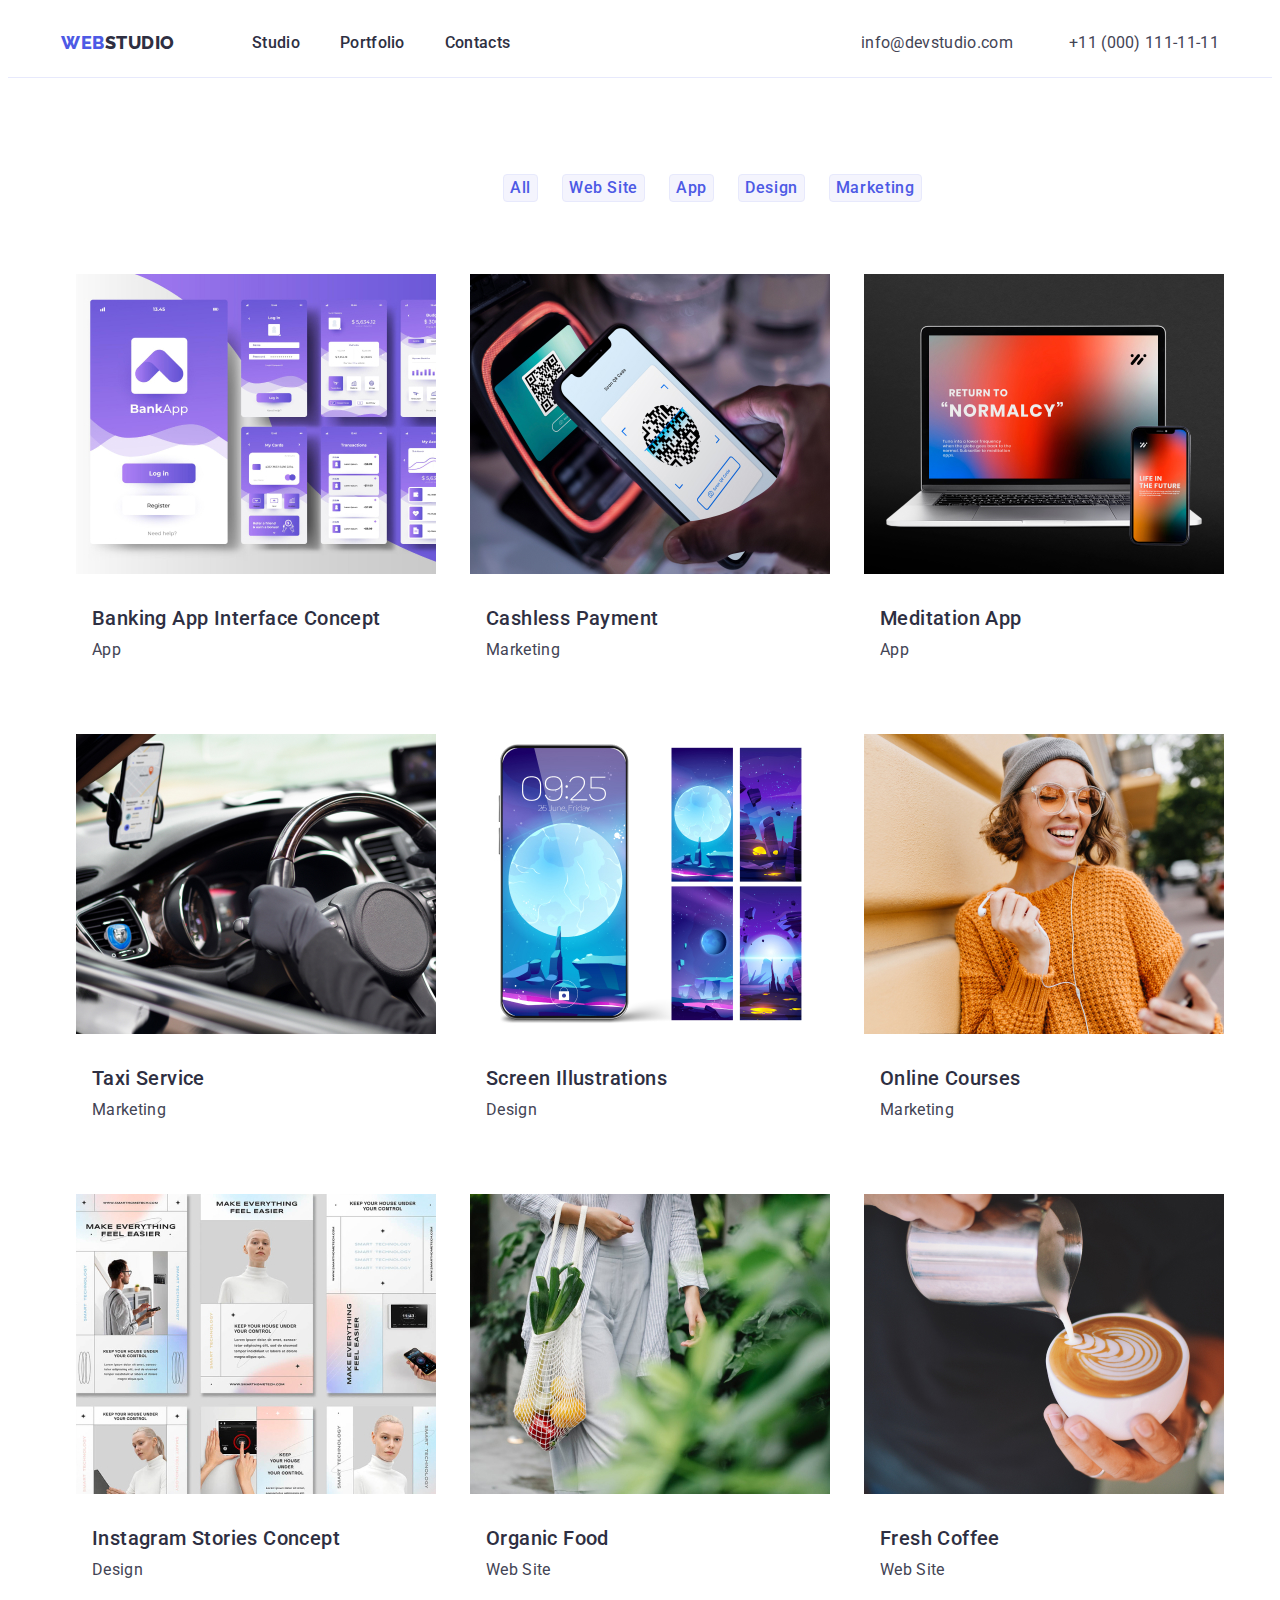
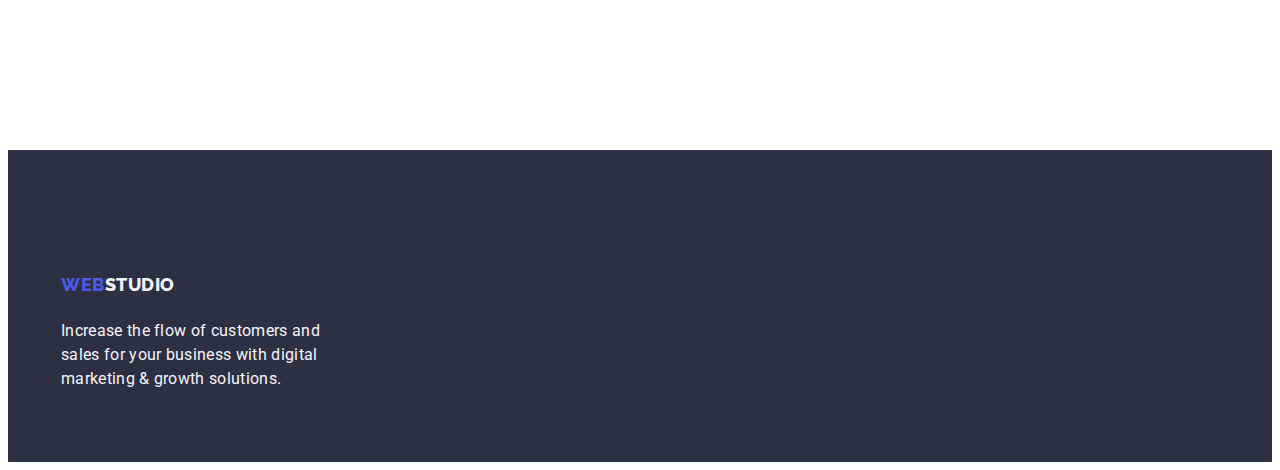
==== portfolio.html @ d0c4da9e "Update portfolio.html" ====
<!DOCTYPE html>
<html lang="en">
  <head>
    <meta charset="UTF-8" />
    <meta http-equiv="X-UA-Compatible" content="IE=edge" />
    <meta name="viewport" content="width=device-width, initial-scale=1.0" />
    <title>Document</title>
    <!-- Fonts styles -->
    <link rel="preconnect" href="https://fonts.googleapis.com" />
    <link rel="preconnect" href="https://fonts.gstatic.com" crossorigin />
    <link
      href="https://fonts.googleapis.com/css2?family=Montserrat:wght@400;700&family=Raleway:wght@800&family=Roboto:wght@400;500;700;900&display=swap"
      rel="stylesheet"
    />
    <!-- modern normalize -->
    <link
      rel="stylesheet"
      href="https://cdnjs.cloudflare.com/ajax/libs/modern-normalize/1.1.0/modern-normalize.min.css"
      integrity="sha512-wpPYUAdjBVSE4KJnH1VR1HeZfpl1ub8YT/NKx4PuQ5NmX2tKuGu6U/JRp5y+Y8XG2tV+wKQpNHVUX03MfMFn9Q=="
      crossorigin="anonymous"
      referrerpolicy="no-referrer"
    />
    <!-- Custom styles -->
    <link rel="stylesheet" href="./css/styles.css" />
  </head>
  <body class="body">
    <!-- header -->
    <header class="header">
      <div class="header-container container">
        <nav class="header-nav">
          <div class="header-logo">
            <a href="./index.html" class="logo list link"
              >Web<span class="logo-style">Studio</span>
            </a>
          </div>
          <div>
            <ul class="nav-list list">
              <li class="nav-list-map">
                <a class="link text-style-nav" href="./index.html">Studio</a>
              </li>
              <li class="nav-list-map">
                <a class="link text-style-nav" href="./portfolio.html"
                  >Portfolio</a
                >
              </li>
              <li class="nav-list-map">
                <a class="link text-style-nav" href="">Contacts</a>
              </li>
            </ul>
          </div>
        </nav>
        <address class="address">
          <div>
            <ul class="list header-contact">
              <li class="header-contact-map">
                <a class="link p-text-style" href="mailto:info@devstudio.com"
                  >info@devstudio.com</a
                >
              </li>
              <li class="header-contact-map">
                <a class="link p-text-style" href="tel:+110001111111"
                  >+11 (000) 111-11-11</a
                >
              </li>
            </ul>
          </div>
        </address>
      </div>
    </header>
    <!-- main -->
    <main>
      <!-- Our project -->
      <section class="container">
        <h1 hidden>hidden</h1>
        <div class="port-filter container">
          <ul class="list port-button-filter">
            <li><button class="port-btn" type="button">All</button></li>
            <li><button class="port-btn" type="button">Web Site</button></li>
            <li><button class="port-btn" type="button">App</button></li>
            <li><button class="port-btn" type="button">Design</button></li>
            <li><button class="port-btn" type="button">Marketing</button></li>
          </ul>
        </div>
        <div class="port-card container">
          <ul class="list card-set">
            <li class="card-set-item-p">
              <a href="" class="link">
                <img
                  src="./images/Portfolio/img.jpg"
                  alt="BankInterfaceApp"
                  width="360"
                  height="300"
                />
                <h2 class="style-header-port">Banking App Interface Concept</h2>
                <p class="p-text-style">App</p>
              </a>
            </li>
            <li class="card-set-item-p">
              <a class="link" href="">
                <img
                  src="./images/Portfolio/img1.jpg"
                  alt="Cashless Payment App"
                  width="360"
                  height="300"
                />
                <h2 class="style-header-port">Cashless Payment</h2>
                <p class="p-text-style">Marketing</p>
              </a>
            </li>
            <li class="card-set-item-p">
              <a class="link" href="">
                <img
                  src="./images/Portfolio/img2.jpg"
                  alt="Meditation App"
                  width="360"
                  height="300"
                />
                <h2 class="style-header-port">Meditation App</h2>
                <p class="p-text-style">App</p>
              </a>
            </li>
            <li class="card-set-item-p">
              <a class="link" href="">
                <img
                  src="./images/Portfolio/img3.jpg"
                  alt="Taxi Service"
                  width="360"
                  height="300"
                />
                <h2 class="style-header-port">Taxi Service</h2>
                <p class="p-text-style">Marketing</p>
              </a>
            </li>
            <li class="card-set-item-p">
              <a class="link" href="">
                <img
                  src="./images/Portfolio/img4.jpg"
                  alt="Screen Illustrations"
                  width="360"
                  height="300"
                />
                <h2 class="style-header-port">Screen Illustrations</h2>
                <p class="p-text-style">Design</p>
              </a>
            </li>
            <li class="card-set-item-p">
              <a class="link" href="">
                <img
                  src="./images/Portfolio/img5.jpg"
                  alt="Online Courses"
                  width="360"
                  height="300"
                />
                <h2 class="style-header-port">Online Courses</h2>
                <p class="p-text-style">Marketing</p>
              </a>
            </li>
            <li class="card-set-item-p">
              <a class="link" href="">
                <img
                  src="./images/Portfolio/img6.jpg"
                  alt="Instagram Stories Concept"
                  width="360"
                  height="300"
                />
                <h2 class="style-header-port">Instagram Stories Concept</h2>
                <p class="p-text-style">Design</p>
              </a>
            </li>
            <li class="card-set-item-p">
              <a class="link" href="">
                <img
                  src="./images/Portfolio/img7.jpg"
                  alt="Organic Food"
                  width="360"
                  height="300"
                />
                <h2 class="style-header-port">Organic Food</h2>
                <p class="p-text-style">Web Site</p>
              </a>
            </li>
            <li class="card-set-item-p">
              <a class="link" href="">
                <img
                  src="./images/Portfolio/img8.jpg"
                  alt="Fresh Coffee"
                  width="360"
                  height="300"
                />
                <h2 class="style-header-port">Fresh Coffee</h2>
                <p class="p-text-style">Web Site</p>
              </a>
            </li>
          </ul>
        </div>
      </section>
    </main>
    <!-- footer -->
    <footer class="footer">
      <div class="container">
        <div class="footer-logo-pos">
          <a class="logo list link" href="./index.html"
            >Web<span class="footer-logo">Studio</span>
          </a>
        </div>
        <p class="footer-p">
          Increase the flow of customers and sales for your business with
          digital marketing & growth solutions.
        </p>
      </div>
    </footer>
  </body>
</html>
---- css/styles.css ----
:root {
/* colors */
  --color-iris: #4d5ae5;
  --color-ocean: #404bbf;
  --color-navy-blue: #2e2f42;
  --color-green: #31d0aa;
  --color-list: #434455;
  --color-light-slate: #8e8f99;
  --color-cornflower: #e7e9fc;
  --color-cloud: #f4f4fd;
  --color-navy-blue-modal: #2e2f42;
  --color-grey: #2e2f42;
  --background-color: #ffffff;
  --color-dairy: #fcfcfc;
/* others */
  --indent: 24px;
  --items: 4;
  --items-p: 3;
}
.style-header-main {
 margin-left: auto;
margin-right: auto;
 padding-top: 188px;
  font-size: 56px;
  line-height: 1.07;
  letter-spacing: 0.02em;
  text-align: center;
  text-decoration: none;
  max-width: 496px;
}
.style-header-medium {
  padding-bottom: 72px;
  font-size: 36px;
  font-weight: 700;
  line-height: 1.11;
  letter-spacing: 0.02em;
  text-align: center;
  text-transform: capitalize;
  color: var(--color-grey);
}
.style-header-port {
  margin: 32px 0 8px 16px;
  font-size: 20px;
  font-weight: 500;
  line-height: 1.2;
  letter-spacing: 0.02em;
  text-transform: capitalize;
  color: var(--color-grey);
}
.style-header-small {
  margin-bottom: 8px;
  font-size: 20px;
  font-weight: 500;
  line-height: 1.2;
  letter-spacing: 0.02em;
  color: var(--color-grey);
}
.p-text-style {
  font-size: 16px;
  line-height: 1.5;
  letter-spacing: 0.02em;
  color: var(--color-list);
}
.card-text{
  margin-top: 32px;
  margin-bottom: 8px;
  text-align: center;
  margin-bottom: 8px;
  font-size: 20px;
  font-weight: 500;
  line-height: 1.2;
  letter-spacing: 0.02em;
  color: var(--color-grey);
}
.card-text-style{
  font-size: 16px;
  line-height: 1.5;
  letter-spacing: 0.02em;
  color: var(--color-list);
  text-align: center;
}
.card-style{
  box-shadow: 0px 1px 6px rgba(46, 47, 66, 0.08), 0px 1px 1px rgba(46, 47, 66, 0.16), 0px 2px 1px rgba(46, 47, 66, 0.08);
border-radius: 0px 0px 4px 4px;
}
.text-style-nav {
  font-size: 16px;
  font-weight: 500;
  line-height: 1.5;
  letter-spacing: 0.02em;
  color: var(--color-grey);
}
.hero-btn {
  display: block;
  min-width: 169px;
  height: 56px;
  margin-top: 48px;
  margin-left: auto;
  margin-right: auto;
  border-radius: 4px;
  color: var(--background-color);
  background-color: var(--color-iris);
  box-shadow: 0px 4px 4px rgba(0, 0, 0, 0.15);
  border: 0;
  font-family: "Roboto", sans-serif;
  font-weight: 500;
  font-size: 16px;
  line-height: 1.5;
  letter-spacing: 0.04em;
  cursor: pointer;
}
.hero-btn:hover,
.hero-btn:focus {
  background-color: var(--color-ocean);
}

.small-text {
  font-size: 12px;
  line-height: 1.2;
  letter-spacing: 0.04em;
}

.link-text {
  font-size: 12px;
  line-height: 1.3;
  letter-spacing: 0.04em;
  text-decoration: underline;
  text-transform: none;
}


/* card set */
.card-set{
display: flex;
flex-wrap: wrap;
gap: var(--indent);
}
.card-set-item{
flex-basis: calc((100% - var(--indent) * (var(--items) - 1)) / var(--items));
}
.card-set-item-p{
  padding-bottom: 48px;
flex-basis: calc((100% - var(--indent) * (var(--items-p) - 1)) / var(--items-p));
}
/* reset */
h1,h2,h3,h4,h5,h6,p {
  margin: 0;
}
img{
  display: block;
}
button{
  cursor: pointer;
}

.link {
  text-decoration: none;
  padding-top: 24px;
  padding-bottom: 24px;
}
.list {
  list-style: none;
  padding: 0;
  margin: 0;
}

.container{
  width: 1158px;
  padding: 0 15px;
  margin: auto;
}

/* header */
.header{
  border-bottom: 1px solid #E7E9FC;
}
.header-logo{
margin-right: 76px;
}
.header-nav{
  display: flex;
  align-items: center;
}
.header-container {
  display: flex;
  align-items: center;
}

.header-contact {
  display: flex;
  align-items: center;
  
}

.nav-list {
  display: flex;
  align-items: center;
}

.nav-list-map:not(:last-child){
  margin-right: 40px;
}


.logo {
  padding-top: 24px;
  padding-bottom: 24px;
  width: 115px;
  height: 21px;
  font-family: "Raleway", sans-serif;
  font-style: normal;
  font-weight: 800;
  font-size: 18px;
  line-height: 1.17;
  display: flex;
  align-items: center;
  letter-spacing: 0.03em;
  text-transform: uppercase;
  color: var(--color-iris);
}
.logo-style {
  width: 71px;
  height: 21px;
  font-size: 18px;
  line-height: 1.17;
  display: flex;
  align-items: center;
  letter-spacing: 0.03em;
  text-transform: uppercase;
  color: var(--color-navy-blue);
}
.footer-logo {
  width: 71px;
  height: 21px;
  font-size: 18px;
  line-height: 1.2;
  display: flex;
  align-items: center;
  letter-spacing: 0.03em;
  text-transform: uppercase;
  color: var(--color-cloud);
}
.footer-logo-pos{
padding-top: 100px;
}

.address {
  font-style: normal;
  margin-left: auto;
}
.header-contact-map:not(:last-child){
  margin-right: 40px;
}

/* body */

.body {
  font-family: "Roboto", sans-serif;
  color: var(--color-list);
  background-color: var(--background-color);
}

.link:hover,
.link:focus {
  color: var(--color-ocean);
}

.section{
  padding: 120px 0;
}
.second-section{
  padding-bottom: 120px;
}
.principles-section{
  display: flex;
}
.principles-section-list{
  width: 264px;
}
.principles-section-list:not(:last-child){
  margin-right: 24px;
}

.team-card {
  width: 264px;
  height: 380px;
  background-color: var(--background-color);
}

.our-team-section {
  background-color: var(--color-cloud);
padding-top: 120px;
  height: 732px;
}

/* hero */
.hero {
  background-color: var(--color-navy-blue);
  color: var(--background-color);
  font-size: 56px;
  line-height: 1.1;
  height: 600px;
  width: auto;
}
.hidden {
  position: absolute;
  width: 1px;
  height: 1px;
  margin: -1px;
  border: 0;
  padding: 0;
  white-space: nowrap;
  clip-path: inset(100%);
  clip: rect(0 0 0 0);
  overflow: hidden;
}

.footer-p {
  width: 264px;
  font-size: 16px;
  line-height: 1.5;
  letter-spacing: 0.02em;
  color: var(--color-cloud);
}
.footer {
  height: 312px;
  background-color: var(--color-navy-blue);
}

/************* portfolio ************/
.port-card{
  padding-bottom: 120px;
}
.port-filter{

}

.port-button-filter{
  padding-top: 96px;
  padding-bottom: 72px;
  padding-left: 427px;
  display: flex;
  gap: 24px;


}
.p-text-style {
  margin-left: 16px;
  font-size: 16px;
  line-height: 1.5;
  letter-spacing: 0.02em;
  color: var(--color-list);
}
.port-btn {
  color: var(--color-iris);
  background-color: var(--color-cloud);
  font-family: "Roboto", sans-serif;
  font-weight: 500;
  font-size: 16px;
  line-height: 1.5;
  letter-spacing: 0.04em;
  cursor: pointer;
  border: 1px solid #E7E9FC;
border-radius: 4px;
}
.port-btn:hover,
.port-btn:focus {
  color: var(--background-color);
  background-color: var(--color-ocean);
}
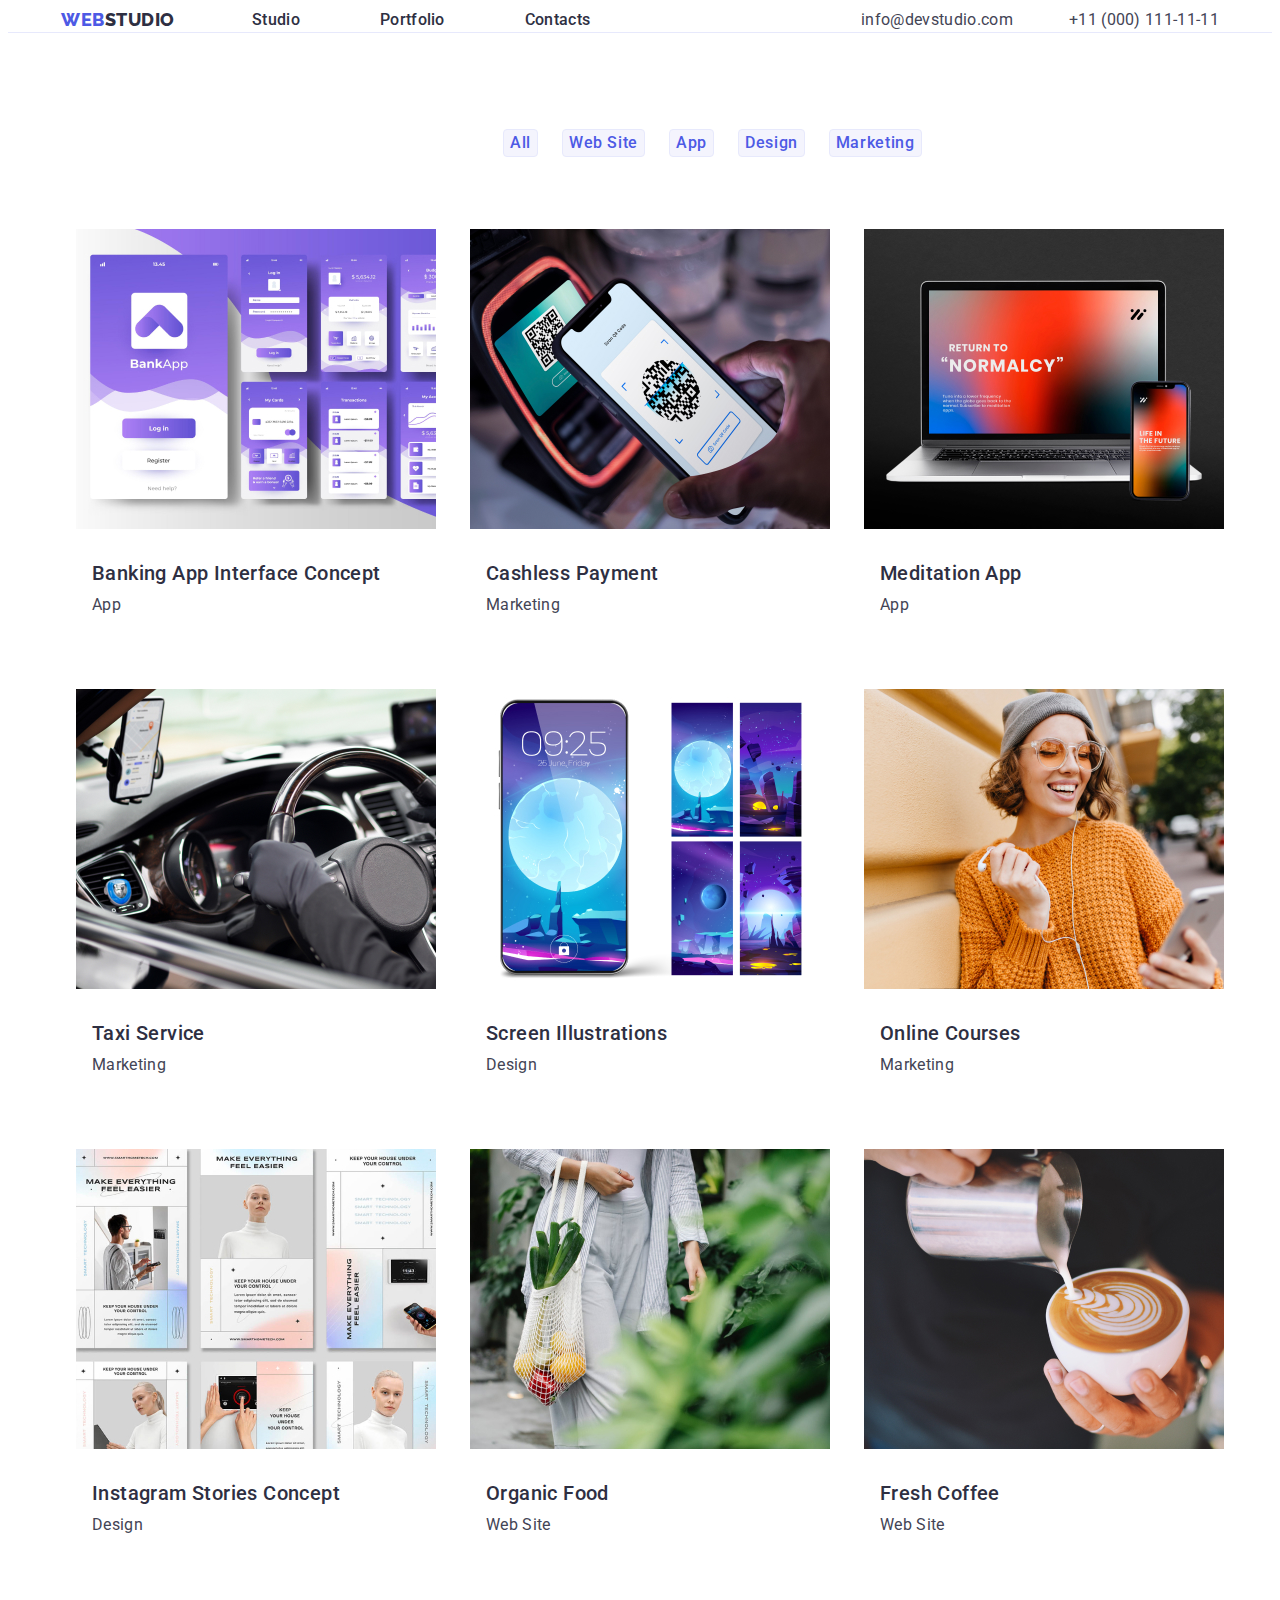
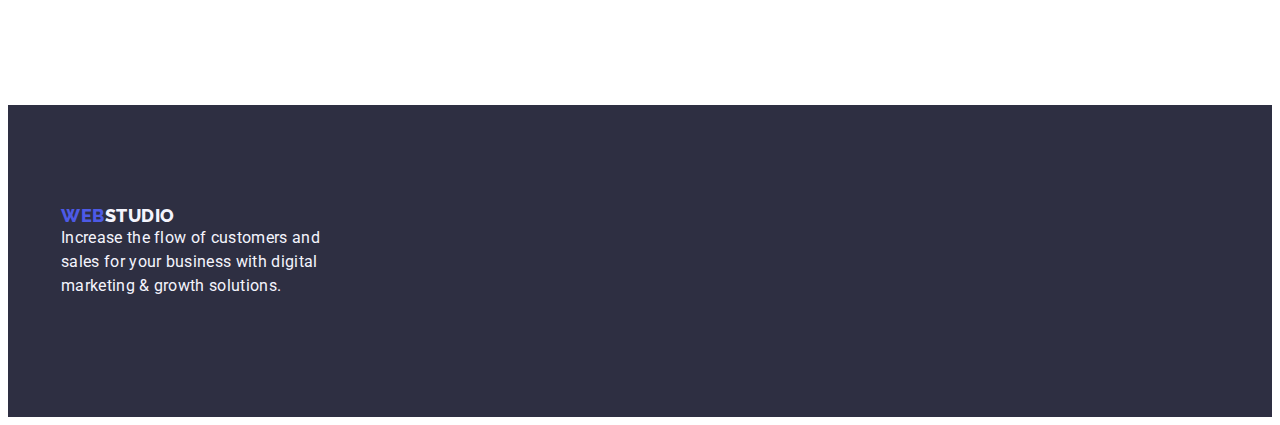
==== commit 549849bc: "18:30" ====
--- a/portfolio.html
+++ b/portfolio.html
@@ -28,42 +28,36 @@
     <header class="header">
       <div class="header-container container">
         <nav class="header-nav">
-          <div class="header-logo">
-            <a href="./index.html" class="logo list link"
-              >Web<span class="logo-style">Studio</span>
-            </a>
-          </div>
-          <div>
-            <ul class="nav-list list">
-              <li class="nav-list-map">
-                <a class="link text-style-nav" href="./index.html">Studio</a>
-              </li>
-              <li class="nav-list-map">
-                <a class="link text-style-nav" href="./portfolio.html"
-                  >Portfolio</a
-                >
-              </li>
-              <li class="nav-list-map">
-                <a class="link text-style-nav" href="">Contacts</a>
-              </li>
-            </ul>
-          </div>
+          <a href="./index.html" class="logo list link"
+            >Web<span class="logo-style">Studio</span>
+          </a>
+          <ul class="nav-list list">
+            <li class="nav-list-map">
+              <a class="link text-style-nav" href="./index.html">Studio</a>
+            </li>
+            <li class="nav-list-map">
+              <a class="link text-style-nav" href="./portfolio.html"
+                >Portfolio</a
+              >
+            </li>
+            <li class="nav-list-map">
+              <a class="link text-style-nav" href="">Contacts</a>
+            </li>
+          </ul>
         </nav>
         <address class="address">
-          <div>
-            <ul class="list header-contact">
-              <li class="header-contact-map">
-                <a class="link p-text-style" href="mailto:info@devstudio.com"
-                  >info@devstudio.com</a
-                >
-              </li>
-              <li class="header-contact-map">
-                <a class="link p-text-style" href="tel:+110001111111"
-                  >+11 (000) 111-11-11</a
-                >
-              </li>
-            </ul>
-          </div>
+          <ul class="list header-contact">
+            <li class="header-contact-map">
+              <a class="link p-text-style" href="mailto:info@devstudio.com"
+                >info@devstudio.com</a
+              >
+            </li>
+            <li class="header-contact-map">
+              <a class="link p-text-style" href="tel:+110001111111"
+                >+11 (000) 111-11-11</a
+              >
+            </li>
+          </ul>
         </address>
       </div>
     </header>
--- a/css/styles.css
+++ b/css/styles.css
@@ -1,5 +1,5 @@
 :root {
-/* colors */
+  /* colors */
   --color-iris: #4d5ae5;
   --color-ocean: #404bbf;
   --color-navy-blue: #2e2f42;
@@ -12,15 +12,15 @@
   --color-grey: #2e2f42;
   --background-color: #ffffff;
   --color-dairy: #fcfcfc;
-/* others */
+  /* others */
   --indent: 24px;
   --items: 4;
   --items-p: 3;
 }
 .style-header-main {
- margin-left: auto;
-margin-right: auto;
- padding-top: 188px;
+  margin-left: auto;
+  margin-right: auto;
+  padding-top: 188px;
   font-size: 56px;
   line-height: 1.07;
   letter-spacing: 0.02em;
@@ -61,7 +61,7 @@
   letter-spacing: 0.02em;
   color: var(--color-list);
 }
-.card-text{
+.card-text {
   margin-top: 32px;
   margin-bottom: 8px;
   text-align: center;
@@ -72,16 +72,17 @@
   letter-spacing: 0.02em;
   color: var(--color-grey);
 }
-.card-text-style{
+.card-text-style {
   font-size: 16px;
   line-height: 1.5;
   letter-spacing: 0.02em;
   color: var(--color-list);
   text-align: center;
 }
-.card-style{
-  box-shadow: 0px 1px 6px rgba(46, 47, 66, 0.08), 0px 1px 1px rgba(46, 47, 66, 0.16), 0px 2px 1px rgba(46, 47, 66, 0.08);
-border-radius: 0px 0px 4px 4px;
+.card-style {
+  box-shadow: 0px 1px 6px rgba(46, 47, 66, 0.08),
+    0px 1px 1px rgba(46, 47, 66, 0.16), 0px 2px 1px rgba(46, 47, 66, 0.08);
+  border-radius: 0px 0px 4px 4px;
 }
 .text-style-nav {
   font-size: 16px;
@@ -128,28 +129,35 @@
   text-transform: none;
 }
 
-
 /* card set */
-.card-set{
-display: flex;
-flex-wrap: wrap;
-gap: var(--indent);
-}
-.card-set-item{
-flex-basis: calc((100% - var(--indent) * (var(--items) - 1)) / var(--items));
-}
-.card-set-item-p{
+.card-set {
+  display: flex;
+  flex-wrap: wrap;
+  gap: var(--indent);
+}
+.card-set-item {
+  flex-basis: calc((100% - var(--indent) * (var(--items) - 1)) / var(--items));
+}
+.card-set-item-p {
   padding-bottom: 48px;
-flex-basis: calc((100% - var(--indent) * (var(--items-p) - 1)) / var(--items-p));
+  flex-basis: calc(
+    (100% - var(--indent) * (var(--items-p) - 1)) / var(--items-p)
+  );
 }
 /* reset */
-h1,h2,h3,h4,h5,h6,p {
+h1,
+h2,
+h3,
+h4,
+h5,
+h6,
+p {
   margin: 0;
 }
-img{
+img {
   display: block;
 }
-button{
+button {
   cursor: pointer;
 }
 
@@ -164,20 +172,20 @@
   margin: 0;
 }
 
-.container{
+.container {
   width: 1158px;
   padding: 0 15px;
   margin: auto;
 }
 
 /* header */
-.header{
-  border-bottom: 1px solid #E7E9FC;
-}
-.header-logo{
-margin-right: 76px;
-}
-.header-nav{
+.header {
+  border-bottom: 1px solid #e7e9fc;
+}
+.header-logo {
+  margin-right: 76px;
+}
+.header-nav {
   display: flex;
   align-items: center;
 }
@@ -187,24 +195,23 @@
 }
 
 .header-contact {
-  display: flex;
-  align-items: center;
-  
+  gap: 40px;
+  display: flex;
+  align-items: center;
 }
 
 .nav-list {
-  display: flex;
-  align-items: center;
-}
-
-.nav-list-map:not(:last-child){
+  gap: 40px;
+  display: flex;
+  align-items: center;
+}
+
+.nav-list-map:not(:last-child) {
   margin-right: 40px;
 }
 
-
 .logo {
-  padding-top: 24px;
-  padding-bottom: 24px;
+  margin-right: 76px;
   width: 115px;
   height: 21px;
   font-family: "Raleway", sans-serif;
@@ -240,17 +247,15 @@
   text-transform: uppercase;
   color: var(--color-cloud);
 }
-.footer-logo-pos{
-padding-top: 100px;
+.footer-logo-pos {
+  padding-top: 100px;
 }
 
 .address {
   font-style: normal;
   margin-left: auto;
 }
-.header-contact-map:not(:last-child){
-  margin-right: 40px;
-}
+
 
 /* body */
 
@@ -265,19 +270,19 @@
   color: var(--color-ocean);
 }
 
-.section{
+.section {
   padding: 120px 0;
 }
-.second-section{
+.second-section {
   padding-bottom: 120px;
 }
-.principles-section{
-  display: flex;
-}
-.principles-section-list{
+.principles-section {
+  display: flex;
+}
+.principles-section-list {
   width: 264px;
 }
-.principles-section-list:not(:last-child){
+.principles-section-list:not(:last-child) {
   margin-right: 24px;
 }
 
@@ -289,12 +294,13 @@
 
 .our-team-section {
   background-color: var(--color-cloud);
-padding-top: 120px;
+  padding-top: 120px;
   height: 732px;
 }
 
 /* hero */
 .hero {
+  padding: 188px 0;
   background-color: var(--color-navy-blue);
   color: var(--background-color);
   font-size: 56px;
@@ -328,21 +334,18 @@
 }
 
 /************* portfolio ************/
-.port-card{
+.port-card {
   padding-bottom: 120px;
 }
-.port-filter{
-
-}
-
-.port-button-filter{
+.port-filter {
+}
+
+.port-button-filter {
   padding-top: 96px;
   padding-bottom: 72px;
   padding-left: 427px;
   display: flex;
   gap: 24px;
-
-
 }
 .p-text-style {
   margin-left: 16px;
@@ -360,12 +363,11 @@
   line-height: 1.5;
   letter-spacing: 0.04em;
   cursor: pointer;
-  border: 1px solid #E7E9FC;
-border-radius: 4px;
+  border: 1px solid #e7e9fc;
+  border-radius: 4px;
 }
 .port-btn:hover,
 .port-btn:focus {
   color: var(--background-color);
   background-color: var(--color-ocean);
 }
-
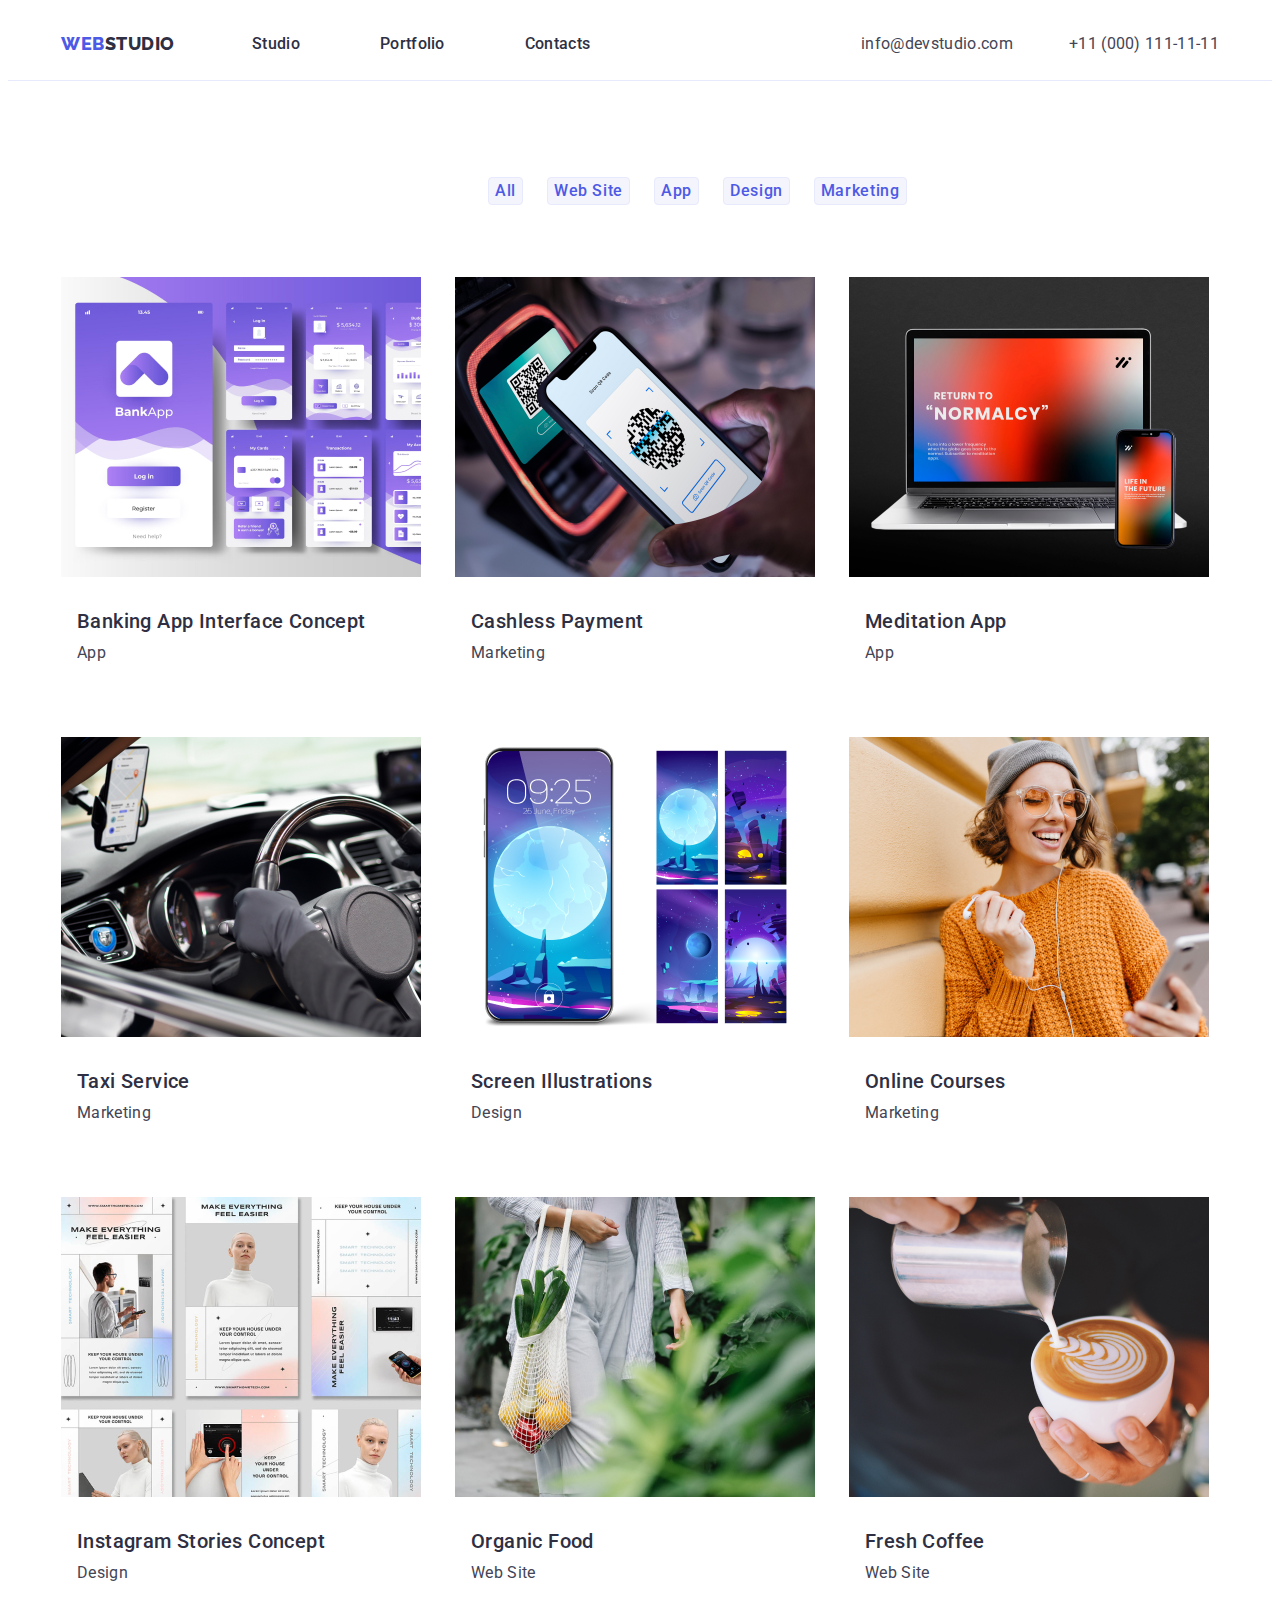
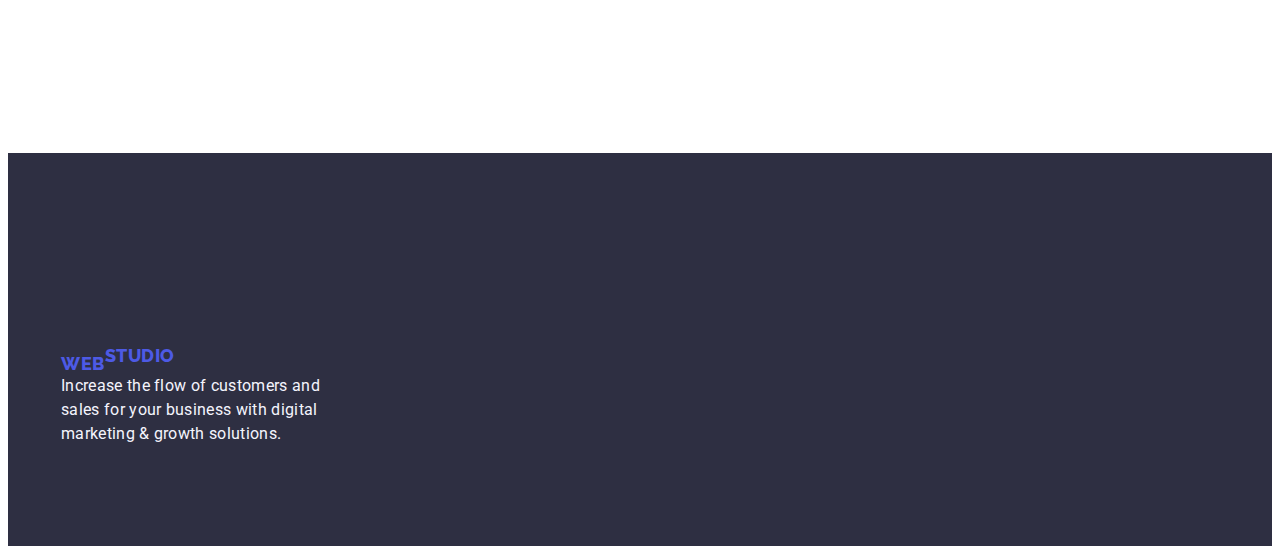
==== commit 4a2e167b: "22:36" ====
--- a/portfolio.html
+++ b/portfolio.html
@@ -64,7 +64,7 @@
     <!-- main -->
     <main>
       <!-- Our project -->
-      <section class="container">
+      <section class="port-container">
         <h1 hidden>hidden</h1>
         <div class="port-filter container">
           <ul class="list port-button-filter">
--- a/css/styles.css
+++ b/css/styles.css
@@ -20,7 +20,6 @@
 .style-header-main {
   margin-left: auto;
   margin-right: auto;
-  padding-top: 188px;
   font-size: 56px;
   line-height: 1.07;
   letter-spacing: 0.02em;
@@ -29,7 +28,7 @@
   max-width: 496px;
 }
 .style-header-medium {
-  padding-bottom: 72px;
+  margin-bottom: 72px;
   font-size: 36px;
   font-weight: 700;
   line-height: 1.11;
@@ -61,6 +60,13 @@
   letter-spacing: 0.02em;
   color: var(--color-list);
 }
+.descr-container {
+  padding-top: 32px;
+  padding-bottom: 32px;
+  padding-left: 16px;
+  padding-right: 16px;
+}
+
 .card-text {
   margin-top: 32px;
   margin-bottom: 8px;
@@ -201,6 +207,7 @@
 }
 
 .nav-list {
+  padding: 24px 0 24px 0;
   gap: 40px;
   display: flex;
   align-items: center;
@@ -237,6 +244,22 @@
   color: var(--color-navy-blue);
 }
 .footer-logo {
+  display: inline-block;
+  margin-bottom: 16px;
+  margin-right: 76px;
+  width: 115px;
+  height: 21px;
+  font-family: "Raleway", sans-serif;
+  font-style: normal;
+  font-weight: 800;
+  font-size: 18px;
+  line-height: 1.17;
+  align-items: center;
+  letter-spacing: 0.03em;
+  text-transform: uppercase;
+  color: var(--color-iris);
+}
+.footer-logo-part {
   width: 71px;
   height: 21px;
   font-size: 18px;
@@ -255,7 +278,6 @@
   font-style: normal;
   margin-left: auto;
 }
-
 
 /* body */
 
@@ -273,7 +295,7 @@
 .section {
   padding: 120px 0;
 }
-.second-section {
+.section-pad-bot {
   padding-bottom: 120px;
 }
 .principles-section {
@@ -294,8 +316,6 @@
 
 .our-team-section {
   background-color: var(--color-cloud);
-  padding-top: 120px;
-  height: 732px;
 }
 
 /* hero */
@@ -329,16 +349,19 @@
   color: var(--color-cloud);
 }
 .footer {
-  height: 312px;
+  padding-top: 100px;
+  padding-bottom: 100px;
   background-color: var(--color-navy-blue);
 }
 
 /************* portfolio ************/
+
 .port-card {
   padding-bottom: 120px;
 }
 .port-filter {
 }
+
 
 .port-button-filter {
   padding-top: 96px;
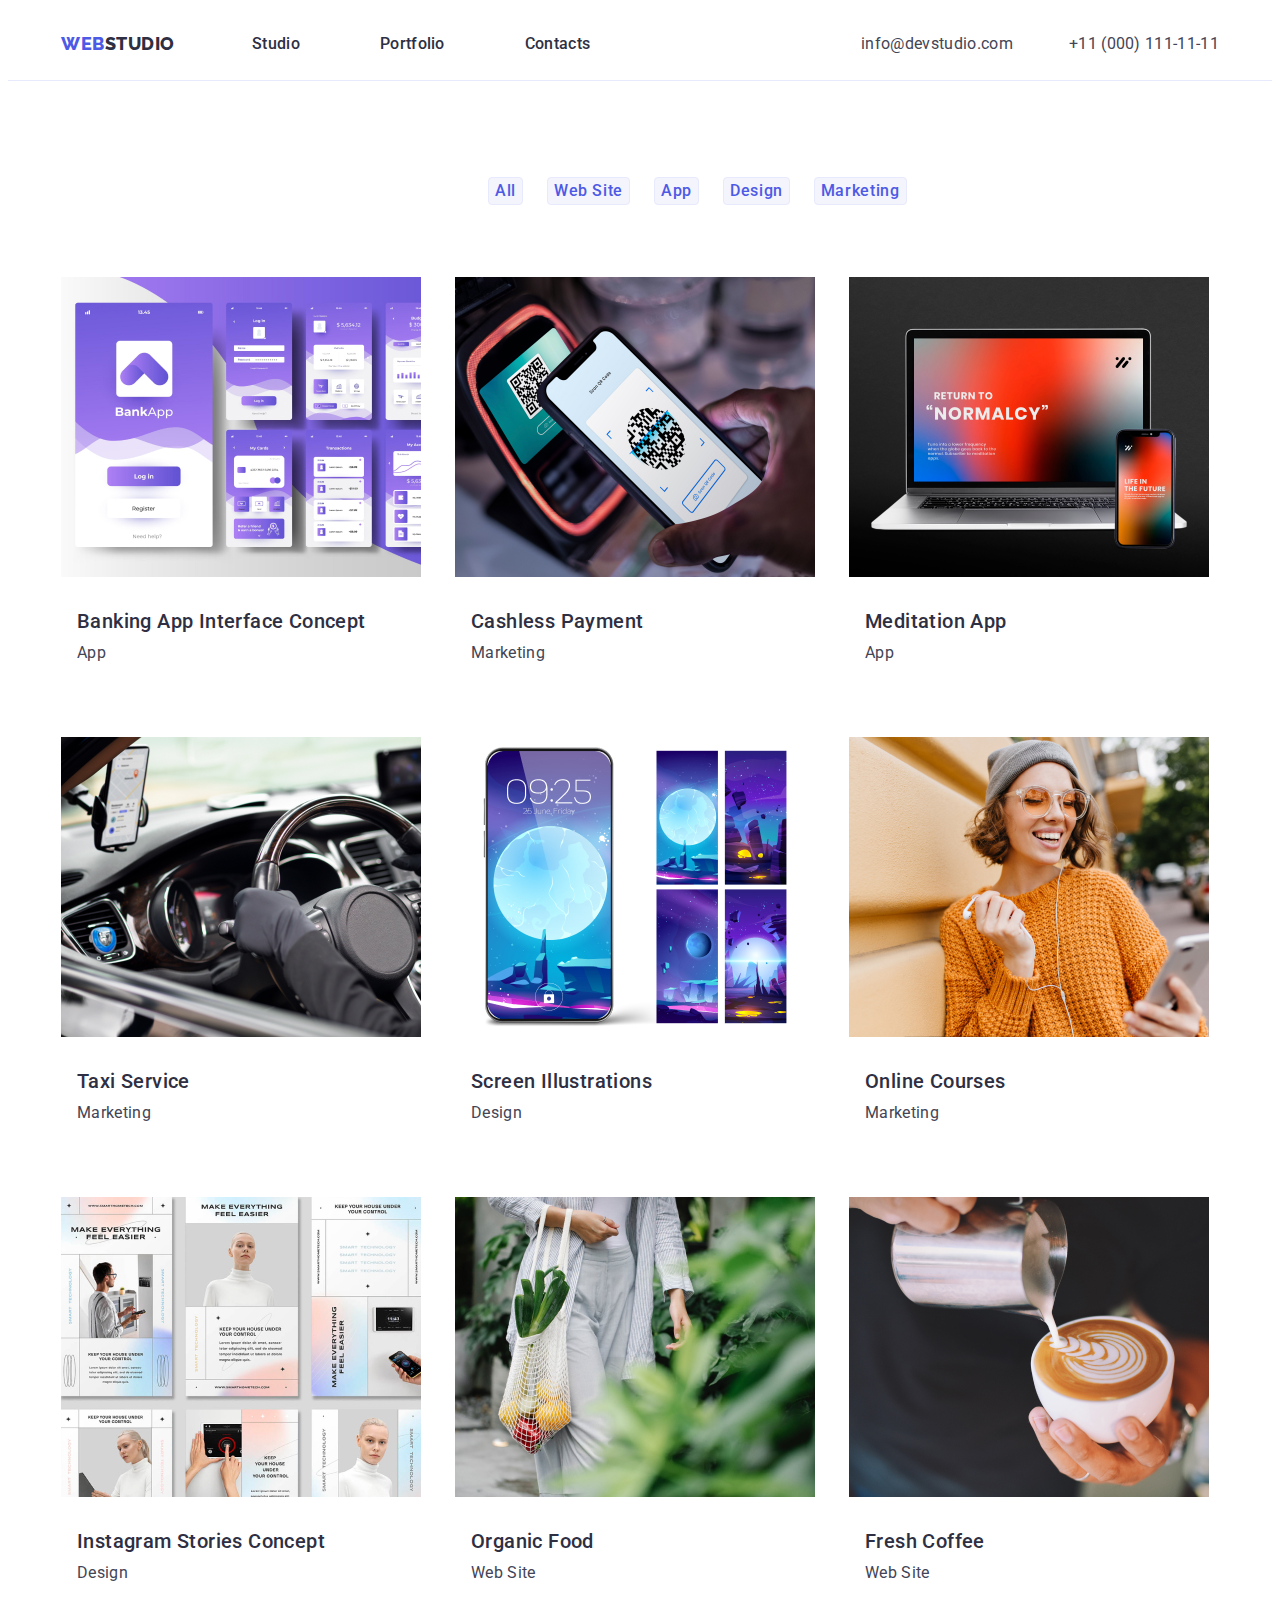
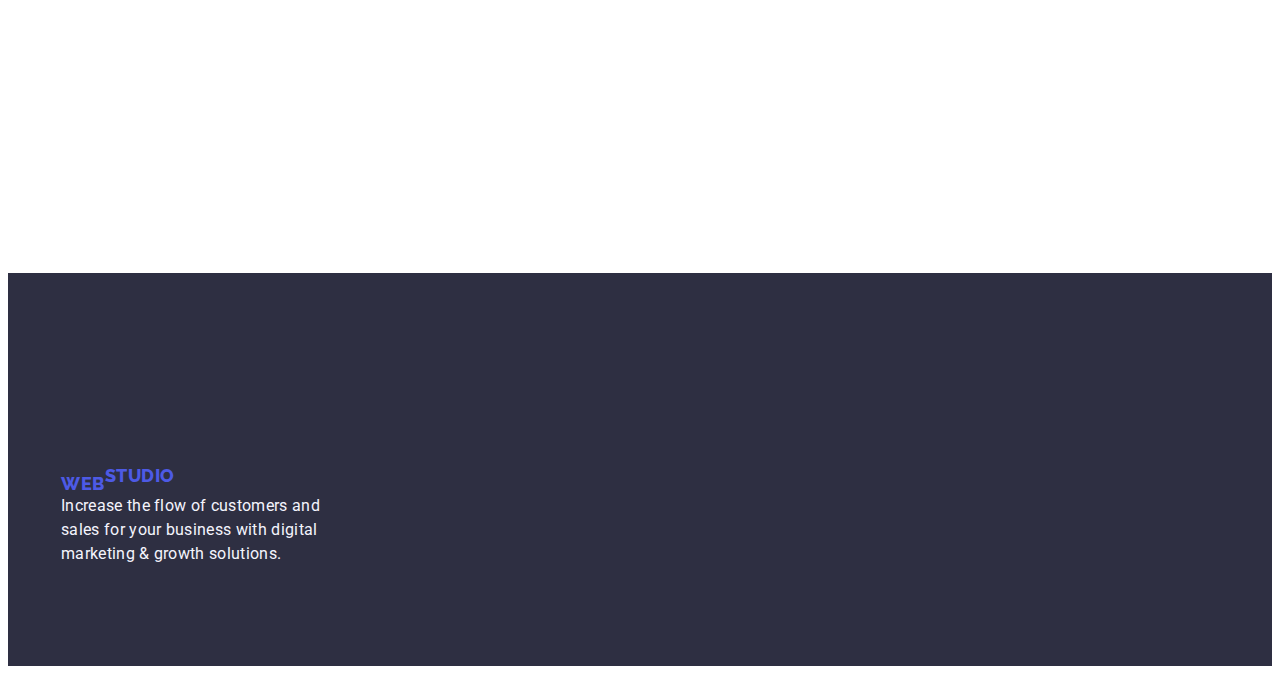
==== commit ebaf431a: "22:42" ====
--- a/portfolio.html
+++ b/portfolio.html
@@ -65,8 +65,8 @@
     <main>
       <!-- Our project -->
       <section class="port-container">
-        <h1 hidden>hidden</h1>
         <div class="port-filter container">
+          <h1 hidden>hidden</h1>
           <ul class="list port-button-filter">
             <li><button class="port-btn" type="button">All</button></li>
             <li><button class="port-btn" type="button">Web Site</button></li>
--- a/css/styles.css
+++ b/css/styles.css
@@ -361,10 +361,12 @@
 }
 .port-filter {
 }
-
+.port-container{
+  padding-top: 96px;
+   padding-bottom: 120px;
+}
 
 .port-button-filter {
-  padding-top: 96px;
   padding-bottom: 72px;
   padding-left: 427px;
   display: flex;
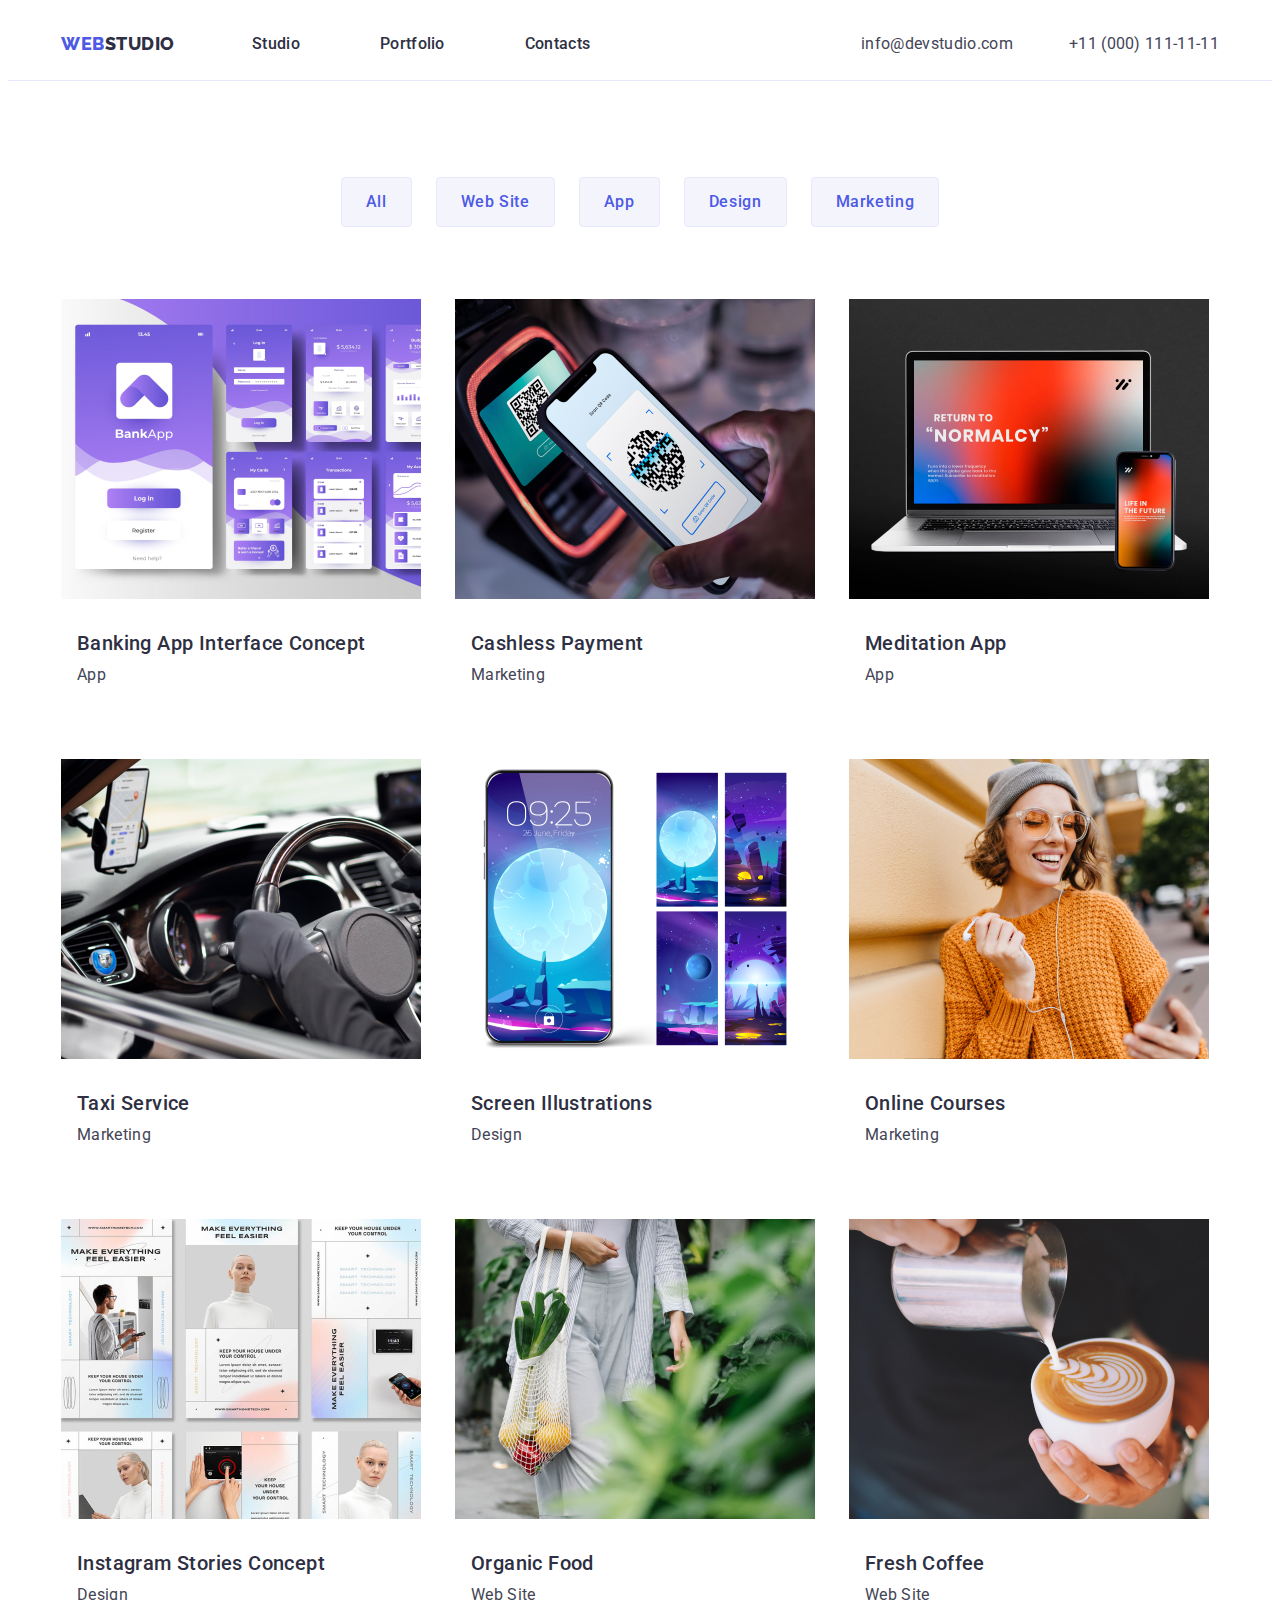
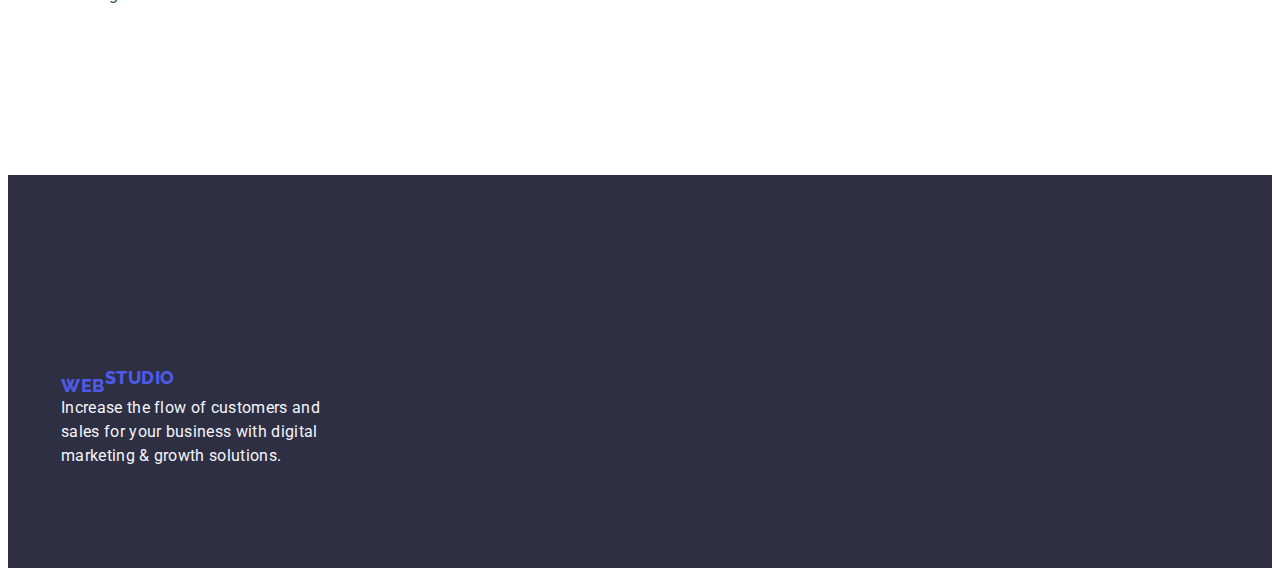
==== commit bb49337d: "13:05" ====
--- a/portfolio.html
+++ b/portfolio.html
@@ -65,127 +65,126 @@
     <main>
       <!-- Our project -->
       <section class="port-container">
-        <div class="port-filter container">
-          <h1 hidden>hidden</h1>
-          <ul class="list port-button-filter">
-            <li><button class="port-btn" type="button">All</button></li>
-            <li><button class="port-btn" type="button">Web Site</button></li>
-            <li><button class="port-btn" type="button">App</button></li>
-            <li><button class="port-btn" type="button">Design</button></li>
-            <li><button class="port-btn" type="button">Marketing</button></li>
-          </ul>
-        </div>
-        <div class="port-card container">
-          <ul class="list card-set">
-            <li class="card-set-item-p">
-              <a href="" class="link">
-                <img
-                  src="./images/Portfolio/img.jpg"
-                  alt="BankInterfaceApp"
-                  width="360"
-                  height="300"
-                />
-                <h2 class="style-header-port">Banking App Interface Concept</h2>
-                <p class="p-text-style">App</p>
-              </a>
-            </li>
-            <li class="card-set-item-p">
-              <a class="link" href="">
-                <img
-                  src="./images/Portfolio/img1.jpg"
-                  alt="Cashless Payment App"
-                  width="360"
-                  height="300"
-                />
-                <h2 class="style-header-port">Cashless Payment</h2>
-                <p class="p-text-style">Marketing</p>
-              </a>
-            </li>
-            <li class="card-set-item-p">
-              <a class="link" href="">
-                <img
-                  src="./images/Portfolio/img2.jpg"
-                  alt="Meditation App"
-                  width="360"
-                  height="300"
-                />
-                <h2 class="style-header-port">Meditation App</h2>
-                <p class="p-text-style">App</p>
-              </a>
-            </li>
-            <li class="card-set-item-p">
-              <a class="link" href="">
-                <img
-                  src="./images/Portfolio/img3.jpg"
-                  alt="Taxi Service"
-                  width="360"
-                  height="300"
-                />
-                <h2 class="style-header-port">Taxi Service</h2>
-                <p class="p-text-style">Marketing</p>
-              </a>
-            </li>
-            <li class="card-set-item-p">
-              <a class="link" href="">
-                <img
-                  src="./images/Portfolio/img4.jpg"
-                  alt="Screen Illustrations"
-                  width="360"
-                  height="300"
-                />
-                <h2 class="style-header-port">Screen Illustrations</h2>
-                <p class="p-text-style">Design</p>
-              </a>
-            </li>
-            <li class="card-set-item-p">
-              <a class="link" href="">
-                <img
-                  src="./images/Portfolio/img5.jpg"
-                  alt="Online Courses"
-                  width="360"
-                  height="300"
-                />
-                <h2 class="style-header-port">Online Courses</h2>
-                <p class="p-text-style">Marketing</p>
-              </a>
-            </li>
-            <li class="card-set-item-p">
-              <a class="link" href="">
-                <img
-                  src="./images/Portfolio/img6.jpg"
-                  alt="Instagram Stories Concept"
-                  width="360"
-                  height="300"
-                />
-                <h2 class="style-header-port">Instagram Stories Concept</h2>
-                <p class="p-text-style">Design</p>
-              </a>
-            </li>
-            <li class="card-set-item-p">
-              <a class="link" href="">
-                <img
-                  src="./images/Portfolio/img7.jpg"
-                  alt="Organic Food"
-                  width="360"
-                  height="300"
-                />
-                <h2 class="style-header-port">Organic Food</h2>
-                <p class="p-text-style">Web Site</p>
-              </a>
-            </li>
-            <li class="card-set-item-p">
-              <a class="link" href="">
-                <img
-                  src="./images/Portfolio/img8.jpg"
-                  alt="Fresh Coffee"
-                  width="360"
-                  height="300"
-                />
-                <h2 class="style-header-port">Fresh Coffee</h2>
-                <p class="p-text-style">Web Site</p>
-              </a>
-            </li>
-          </ul>
+        <div class="container"> 
+            <h1 hidden>hidden</h1>
+            <ul class="list port-button-filter">
+              <li><button class="port-btn" type="button">All</button></li>
+              <li><button class="port-btn" type="button">Web Site</button></li>
+              <li><button class="port-btn" type="button">App</button></li>
+              <li><button class="port-btn" type="button">Design</button></li>
+              <li><button class="port-btn" type="button">Marketing</button></li>
+            </ul>
+            <ul class="list card-set">
+              <li class="card-set-item-p">
+                <a href="" class="link">
+                  <img
+                    src="./images/Portfolio/img.jpg"
+                    alt="BankInterfaceApp"
+                    width="360"
+                    height="300"
+                  />
+                  <h2 class="style-header-port">Banking App Interface Concept</h2>
+                  <p class="p-text-style">App</p>
+                </a>
+              </li>
+              <li class="card-set-item-p">
+                <a class="link" href="">
+                  <img
+                    src="./images/Portfolio/img1.jpg"
+                    alt="Cashless Payment App"
+                    width="360"
+                    height="300"
+                  />
+                  <h2 class="style-header-port">Cashless Payment</h2>
+                  <p class="p-text-style">Marketing</p>
+                </a>
+              </li>
+              <li class="card-set-item-p">
+                <a class="link" href="">
+                  <img
+                    src="./images/Portfolio/img2.jpg"
+                    alt="Meditation App"
+                    width="360"
+                    height="300"
+                  />
+                  <h2 class="style-header-port">Meditation App</h2>
+                  <p class="p-text-style">App</p>
+                </a>
+              </li>
+              <li class="card-set-item-p">
+                <a class="link" href="">
+                  <img
+                    src="./images/Portfolio/img3.jpg"
+                    alt="Taxi Service"
+                    width="360"
+                    height="300"
+                  />
+                  <h2 class="style-header-port">Taxi Service</h2>
+                  <p class="p-text-style">Marketing</p>
+                </a>
+              </li>
+              <li class="card-set-item-p">
+                <a class="link" href="">
+                  <img
+                    src="./images/Portfolio/img4.jpg"
+                    alt="Screen Illustrations"
+                    width="360"
+                    height="300"
+                  />
+                  <h2 class="style-header-port">Screen Illustrations</h2>
+                  <p class="p-text-style">Design</p>
+                </a>
+              </li>
+              <li class="card-set-item-p">
+                <a class="link" href="">
+                  <img
+                    src="./images/Portfolio/img5.jpg"
+                    alt="Online Courses"
+                    width="360"
+                    height="300"
+                  />
+                  <h2 class="style-header-port">Online Courses</h2>
+                  <p class="p-text-style">Marketing</p>
+                </a>
+              </li>
+              <li class="card-set-item-p">
+                <a class="link" href="">
+                  <img
+                    src="./images/Portfolio/img6.jpg"
+                    alt="Instagram Stories Concept"
+                    width="360"
+                    height="300"
+                  />
+                  <h2 class="style-header-port">Instagram Stories Concept</h2>
+                  <p class="p-text-style">Design</p>
+                </a>
+              </li>
+              <li class="card-set-item-p">
+                <a class="link" href="">
+                  <img
+                    src="./images/Portfolio/img7.jpg"
+                    alt="Organic Food"
+                    width="360"
+                    height="300"
+                  />
+                  <h2 class="style-header-port">Organic Food</h2>
+                  <p class="p-text-style">Web Site</p>
+                </a>
+              </li>
+              <li class="card-set-item-p">
+                <a class="link" href="">
+                  <img
+                    src="./images/Portfolio/img8.jpg"
+                    alt="Fresh Coffee"
+                    width="360"
+                    height="300"
+                  />
+                  <h2 class="style-header-port">Fresh Coffee</h2>
+                  <p class="p-text-style">Web Site</p>
+                </a>
+              </li>
+            </ul>
+          
         </div>
       </section>
     </main>
--- a/css/styles.css
+++ b/css/styles.css
@@ -356,9 +356,6 @@
 
 /************* portfolio ************/
 
-.port-card {
-  padding-bottom: 120px;
-}
 .port-filter {
 }
 .port-container{
@@ -367,9 +364,9 @@
 }
 
 .port-button-filter {
-  padding-bottom: 72px;
-  padding-left: 427px;
-  display: flex;
+  margin-bottom: 72px;
+  display: flex;
+  justify-content: center;
   gap: 24px;
 }
 .p-text-style {
@@ -380,6 +377,7 @@
   color: var(--color-list);
 }
 .port-btn {
+  padding: 12px 24px;
   color: var(--color-iris);
   background-color: var(--color-cloud);
   font-family: "Roboto", sans-serif;
@@ -395,4 +393,5 @@
 .port-btn:focus {
   color: var(--background-color);
   background-color: var(--color-ocean);
-}
+  border: 1px solid transparent;
+}
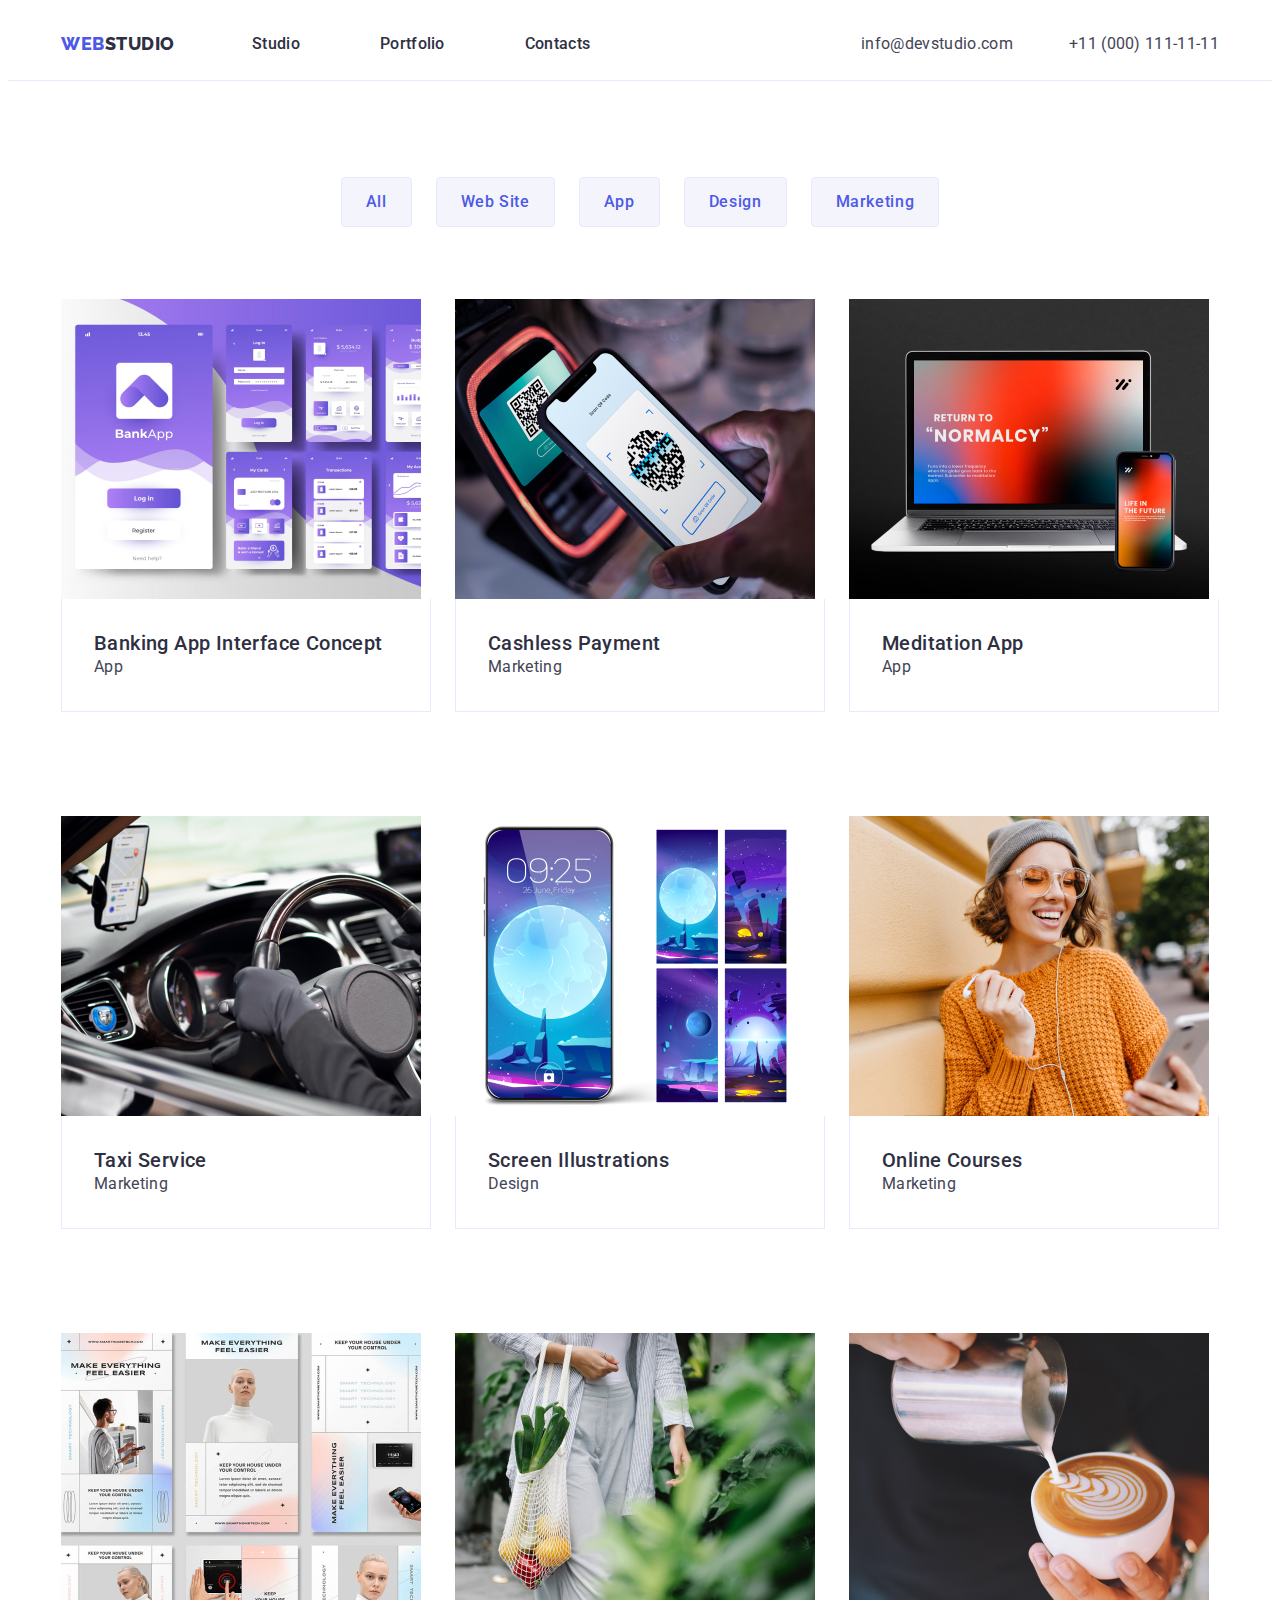
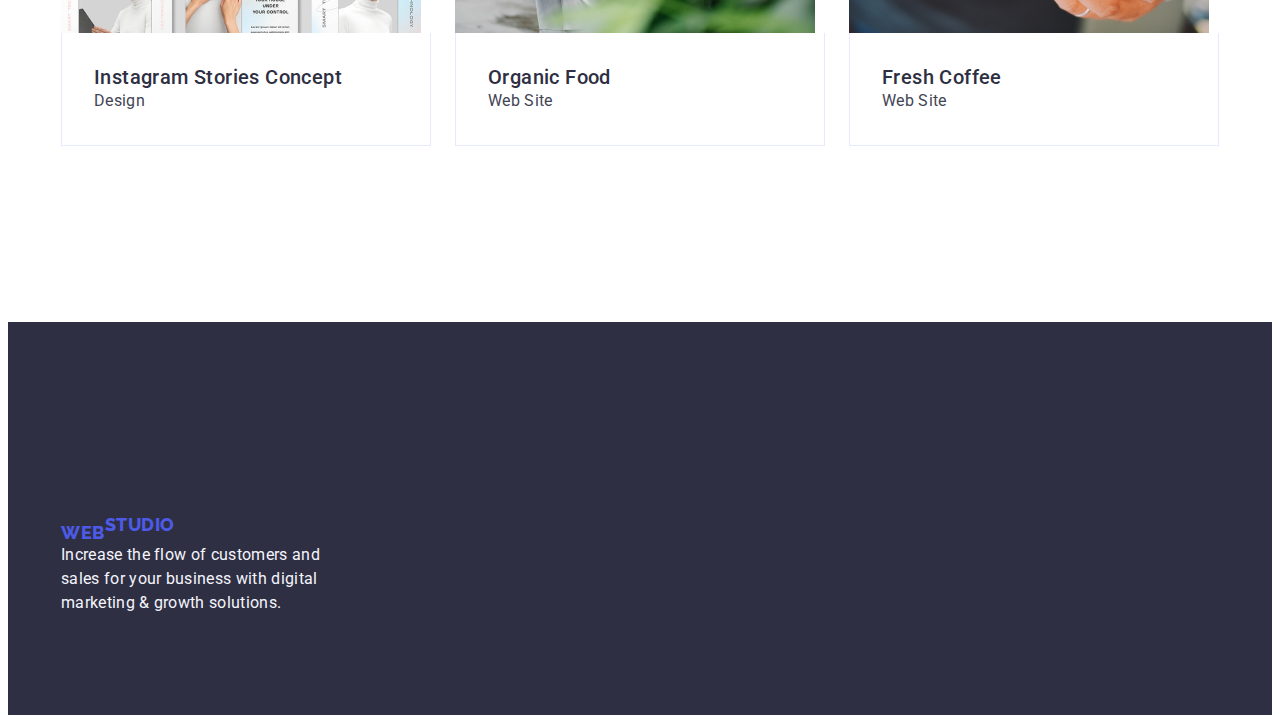
==== commit c332f98e: "13:18" ====
--- a/portfolio.html
+++ b/portfolio.html
@@ -83,8 +83,10 @@
                     width="360"
                     height="300"
                   />
-                  <h2 class="style-header-port">Banking App Interface Concept</h2>
-                  <p class="p-text-style">App</p>
+                  <div class="port-item-text">
+                    <h2 class="style-header-port">Banking App Interface Concept</h2>
+                    <p class="p-text-style">App</p>
+                  </div>
                 </a>
               </li>
               <li class="card-set-item-p">
@@ -95,8 +97,10 @@
                     width="360"
                     height="300"
                   />
-                  <h2 class="style-header-port">Cashless Payment</h2>
-                  <p class="p-text-style">Marketing</p>
+                  <div class="port-item-text">
+                    <h2 class="style-header-port">Cashless Payment</h2>
+                    <p class="p-text-style">Marketing</p>
+                  </div>
                 </a>
               </li>
               <li class="card-set-item-p">
@@ -107,8 +111,10 @@
                     width="360"
                     height="300"
                   />
-                  <h2 class="style-header-port">Meditation App</h2>
-                  <p class="p-text-style">App</p>
+                  <div class="port-item-text">
+                    <h2 class="style-header-port">Meditation App</h2>
+                    <p class="p-text-style">App</p>
+                  </div>
                 </a>
               </li>
               <li class="card-set-item-p">
@@ -119,8 +125,10 @@
                     width="360"
                     height="300"
                   />
-                  <h2 class="style-header-port">Taxi Service</h2>
-                  <p class="p-text-style">Marketing</p>
+                  <div class="port-item-text">
+                    <h2 class="style-header-port">Taxi Service</h2>
+                    <p class="p-text-style">Marketing</p>
+                  </div>
                 </a>
               </li>
               <li class="card-set-item-p">
@@ -131,8 +139,10 @@
                     width="360"
                     height="300"
                   />
-                  <h2 class="style-header-port">Screen Illustrations</h2>
-                  <p class="p-text-style">Design</p>
+                  <div class="port-item-text">
+                    <h2 class="style-header-port">Screen Illustrations</h2>
+                    <p class="p-text-style">Design</p>
+                  </div>
                 </a>
               </li>
               <li class="card-set-item-p">
@@ -143,8 +153,10 @@
                     width="360"
                     height="300"
                   />
-                  <h2 class="style-header-port">Online Courses</h2>
-                  <p class="p-text-style">Marketing</p>
+                  <div class="port-item-text">
+                    <h2 class="style-header-port">Online Courses</h2>
+                    <p class="p-text-style">Marketing</p>
+                  </div>
                 </a>
               </li>
               <li class="card-set-item-p">
@@ -155,8 +167,10 @@
                     width="360"
                     height="300"
                   />
-                  <h2 class="style-header-port">Instagram Stories Concept</h2>
-                  <p class="p-text-style">Design</p>
+                  <div class="port-item-text">
+                    <h2 class="style-header-port">Instagram Stories Concept</h2>
+                    <p class="p-text-style">Design</p>
+                  </div>
                 </a>
               </li>
               <li class="card-set-item-p">
@@ -167,8 +181,10 @@
                     width="360"
                     height="300"
                   />
-                  <h2 class="style-header-port">Organic Food</h2>
-                  <p class="p-text-style">Web Site</p>
+                  <div class="port-item-text">
+                    <h2 class="style-header-port">Organic Food</h2>
+                    <p class="p-text-style">Web Site</p>
+                  </div>
                 </a>
               </li>
               <li class="card-set-item-p">
@@ -179,8 +195,10 @@
                     width="360"
                     height="300"
                   />
-                  <h2 class="style-header-port">Fresh Coffee</h2>
-                  <p class="p-text-style">Web Site</p>
+                  <div class="port-item-text">
+                    <h2 class="style-header-port">Fresh Coffee</h2>
+                    <p class="p-text-style">Web Site</p>
+                  </div>
                 </a>
               </li>
             </ul>
--- a/css/styles.css
+++ b/css/styles.css
@@ -38,7 +38,7 @@
   color: var(--color-grey);
 }
 .style-header-port {
-  margin: 32px 0 8px 16px;
+  padding-left: 16px;
   font-size: 20px;
   font-weight: 500;
   line-height: 1.2;
@@ -140,6 +140,7 @@
   display: flex;
   flex-wrap: wrap;
   gap: var(--indent);
+  row-gap: 48px;
 }
 .card-set-item {
   flex-basis: calc((100% - var(--indent) * (var(--items) - 1)) / var(--items));
@@ -395,3 +396,9 @@
   background-color: var(--color-ocean);
   border: 1px solid transparent;
 }
+.port-item-text{
+  padding: 32px 16px;
+  border: 1px solid var(--color-cornflower);
+border-top: none;
+margin-bottom: 8px;
+}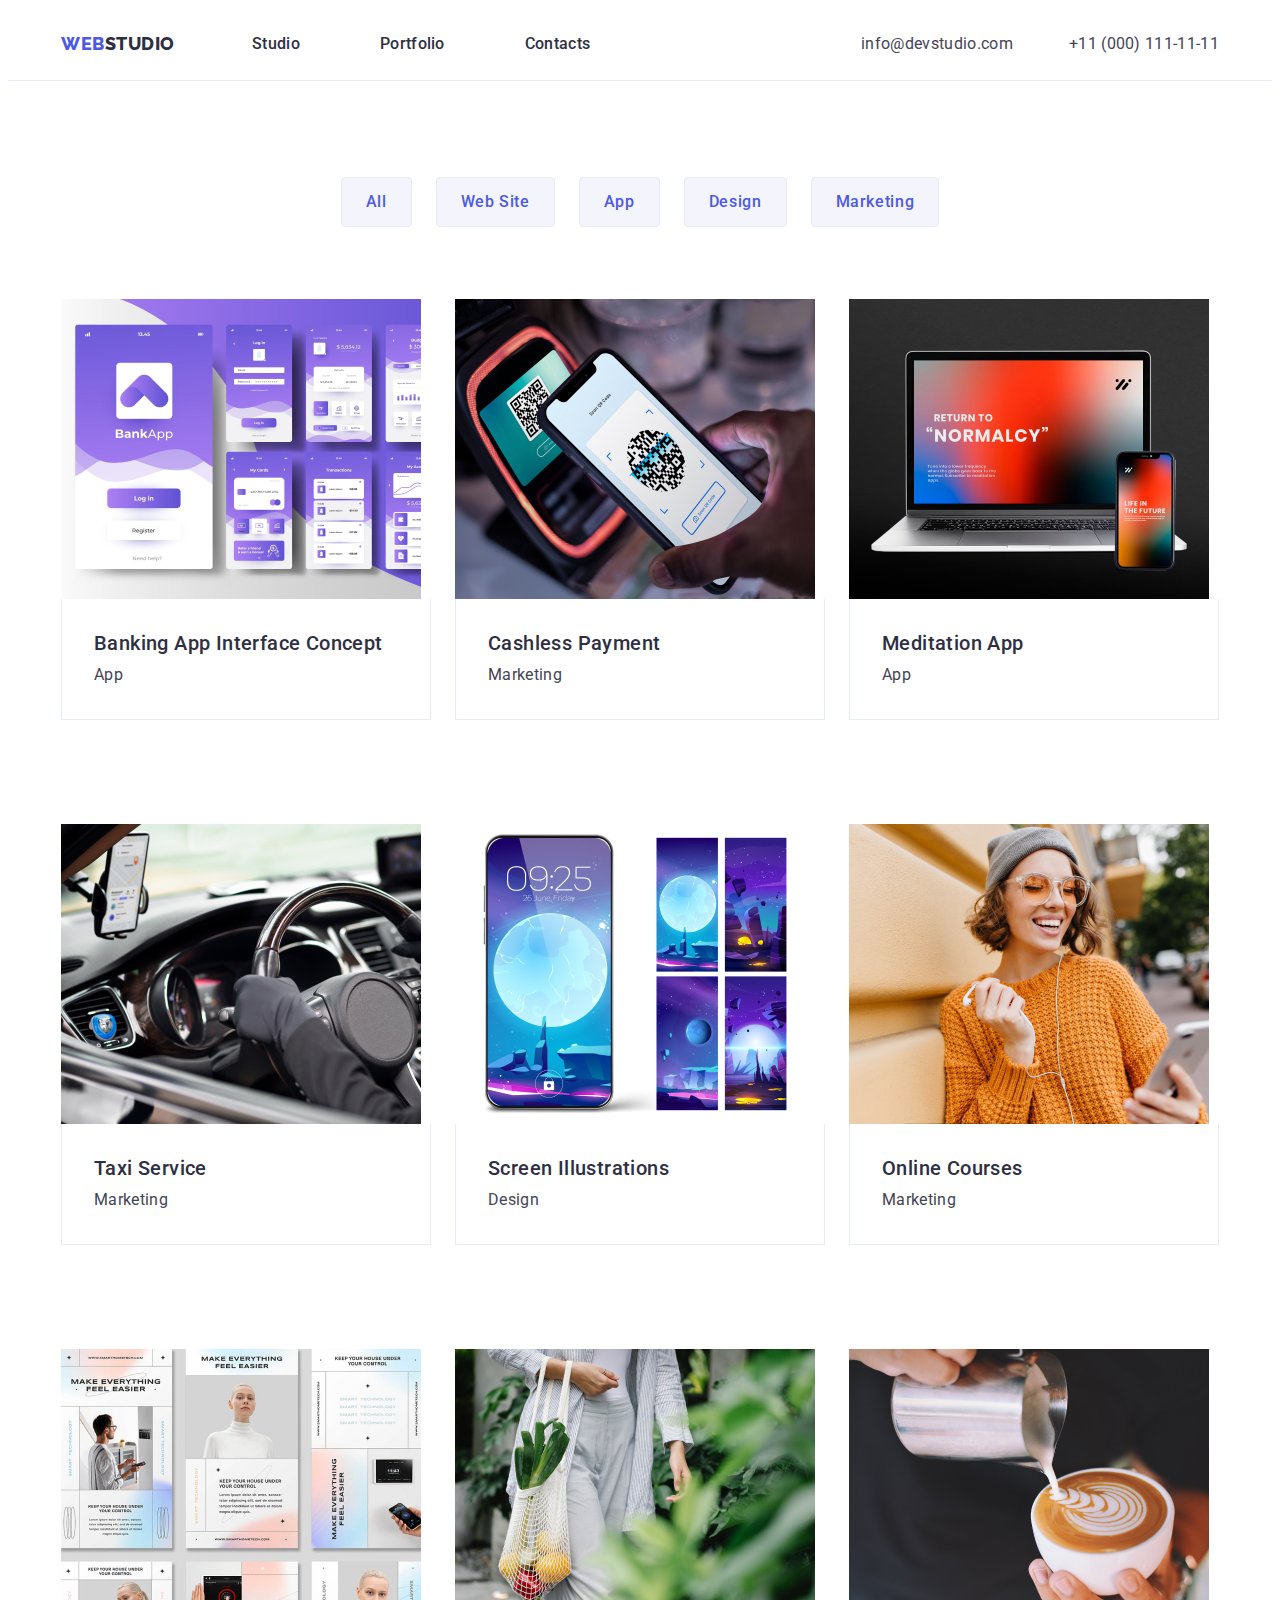
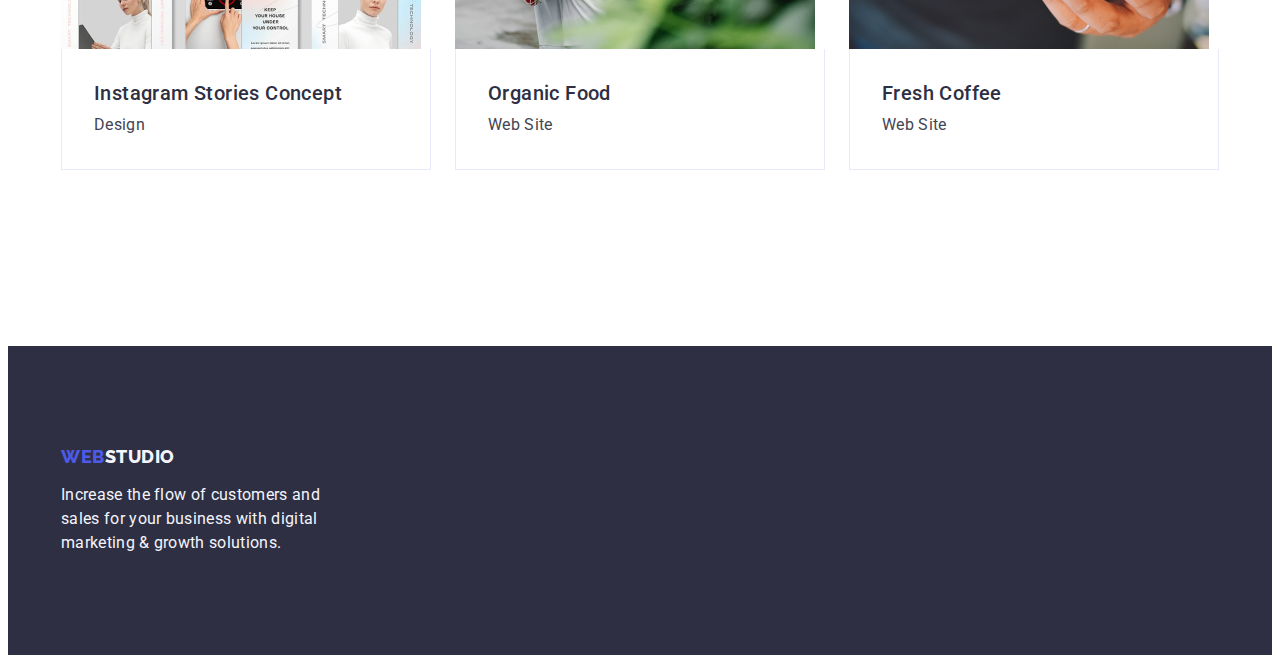
==== commit f1fd20eb: "13:30" ====
--- a/portfolio.html
+++ b/portfolio.html
@@ -65,155 +65,154 @@
     <main>
       <!-- Our project -->
       <section class="port-container">
-        <div class="container"> 
-            <h1 hidden>hidden</h1>
-            <ul class="list port-button-filter">
-              <li><button class="port-btn" type="button">All</button></li>
-              <li><button class="port-btn" type="button">Web Site</button></li>
-              <li><button class="port-btn" type="button">App</button></li>
-              <li><button class="port-btn" type="button">Design</button></li>
-              <li><button class="port-btn" type="button">Marketing</button></li>
-            </ul>
-            <ul class="list card-set">
-              <li class="card-set-item-p">
-                <a href="" class="link">
-                  <img
-                    src="./images/Portfolio/img.jpg"
-                    alt="BankInterfaceApp"
-                    width="360"
-                    height="300"
-                  />
-                  <div class="port-item-text">
-                    <h2 class="style-header-port">Banking App Interface Concept</h2>
-                    <p class="p-text-style">App</p>
-                  </div>
-                </a>
-              </li>
-              <li class="card-set-item-p">
-                <a class="link" href="">
-                  <img
-                    src="./images/Portfolio/img1.jpg"
-                    alt="Cashless Payment App"
-                    width="360"
-                    height="300"
-                  />
-                  <div class="port-item-text">
-                    <h2 class="style-header-port">Cashless Payment</h2>
-                    <p class="p-text-style">Marketing</p>
-                  </div>
-                </a>
-              </li>
-              <li class="card-set-item-p">
-                <a class="link" href="">
-                  <img
-                    src="./images/Portfolio/img2.jpg"
-                    alt="Meditation App"
-                    width="360"
-                    height="300"
-                  />
-                  <div class="port-item-text">
-                    <h2 class="style-header-port">Meditation App</h2>
-                    <p class="p-text-style">App</p>
-                  </div>
-                </a>
-              </li>
-              <li class="card-set-item-p">
-                <a class="link" href="">
-                  <img
-                    src="./images/Portfolio/img3.jpg"
-                    alt="Taxi Service"
-                    width="360"
-                    height="300"
-                  />
-                  <div class="port-item-text">
-                    <h2 class="style-header-port">Taxi Service</h2>
-                    <p class="p-text-style">Marketing</p>
-                  </div>
-                </a>
-              </li>
-              <li class="card-set-item-p">
-                <a class="link" href="">
-                  <img
-                    src="./images/Portfolio/img4.jpg"
-                    alt="Screen Illustrations"
-                    width="360"
-                    height="300"
-                  />
-                  <div class="port-item-text">
-                    <h2 class="style-header-port">Screen Illustrations</h2>
-                    <p class="p-text-style">Design</p>
-                  </div>
-                </a>
-              </li>
-              <li class="card-set-item-p">
-                <a class="link" href="">
-                  <img
-                    src="./images/Portfolio/img5.jpg"
-                    alt="Online Courses"
-                    width="360"
-                    height="300"
-                  />
-                  <div class="port-item-text">
-                    <h2 class="style-header-port">Online Courses</h2>
-                    <p class="p-text-style">Marketing</p>
-                  </div>
-                </a>
-              </li>
-              <li class="card-set-item-p">
-                <a class="link" href="">
-                  <img
-                    src="./images/Portfolio/img6.jpg"
-                    alt="Instagram Stories Concept"
-                    width="360"
-                    height="300"
-                  />
-                  <div class="port-item-text">
-                    <h2 class="style-header-port">Instagram Stories Concept</h2>
-                    <p class="p-text-style">Design</p>
-                  </div>
-                </a>
-              </li>
-              <li class="card-set-item-p">
-                <a class="link" href="">
-                  <img
-                    src="./images/Portfolio/img7.jpg"
-                    alt="Organic Food"
-                    width="360"
-                    height="300"
-                  />
-                  <div class="port-item-text">
-                    <h2 class="style-header-port">Organic Food</h2>
-                    <p class="p-text-style">Web Site</p>
-                  </div>
-                </a>
-              </li>
-              <li class="card-set-item-p">
-                <a class="link" href="">
-                  <img
-                    src="./images/Portfolio/img8.jpg"
-                    alt="Fresh Coffee"
-                    width="360"
-                    height="300"
-                  />
-                  <div class="port-item-text">
-                    <h2 class="style-header-port">Fresh Coffee</h2>
-                    <p class="p-text-style">Web Site</p>
-                  </div>
-                </a>
-              </li>
-            </ul>
-          
+        <div class="container">
+          <h1 hidden>hidden</h1>
+          <ul class="list port-button-filter">
+            <li><button class="port-btn" type="button">All</button></li>
+            <li><button class="port-btn" type="button">Web Site</button></li>
+            <li><button class="port-btn" type="button">App</button></li>
+            <li><button class="port-btn" type="button">Design</button></li>
+            <li><button class="port-btn" type="button">Marketing</button></li>
+          </ul>
+          <ul class="list card-set">
+            <li class="card-set-item-p">
+              <a href="" class="link">
+                <img
+                  src="./images/Portfolio/img.jpg"
+                  alt="BankInterfaceApp"
+                  width="360"
+                  height="300"
+                />
+                <div class="port-item-text">
+                  <h2 class="style-header-port">
+                    Banking App Interface Concept
+                  </h2>
+                  <p class="p-text-style">App</p>
+                </div>
+              </a>
+            </li>
+            <li class="card-set-item-p">
+              <a class="link" href="">
+                <img
+                  src="./images/Portfolio/img1.jpg"
+                  alt="Cashless Payment App"
+                  width="360"
+                  height="300"
+                />
+                <div class="port-item-text">
+                  <h2 class="style-header-port">Cashless Payment</h2>
+                  <p class="p-text-style">Marketing</p>
+                </div>
+              </a>
+            </li>
+            <li class="card-set-item-p">
+              <a class="link" href="">
+                <img
+                  src="./images/Portfolio/img2.jpg"
+                  alt="Meditation App"
+                  width="360"
+                  height="300"
+                />
+                <div class="port-item-text">
+                  <h2 class="style-header-port">Meditation App</h2>
+                  <p class="p-text-style">App</p>
+                </div>
+              </a>
+            </li>
+            <li class="card-set-item-p">
+              <a class="link" href="">
+                <img
+                  src="./images/Portfolio/img3.jpg"
+                  alt="Taxi Service"
+                  width="360"
+                  height="300"
+                />
+                <div class="port-item-text">
+                  <h2 class="style-header-port">Taxi Service</h2>
+                  <p class="p-text-style">Marketing</p>
+                </div>
+              </a>
+            </li>
+            <li class="card-set-item-p">
+              <a class="link" href="">
+                <img
+                  src="./images/Portfolio/img4.jpg"
+                  alt="Screen Illustrations"
+                  width="360"
+                  height="300"
+                />
+                <div class="port-item-text">
+                  <h2 class="style-header-port">Screen Illustrations</h2>
+                  <p class="p-text-style">Design</p>
+                </div>
+              </a>
+            </li>
+            <li class="card-set-item-p">
+              <a class="link" href="">
+                <img
+                  src="./images/Portfolio/img5.jpg"
+                  alt="Online Courses"
+                  width="360"
+                  height="300"
+                />
+                <div class="port-item-text">
+                  <h2 class="style-header-port">Online Courses</h2>
+                  <p class="p-text-style">Marketing</p>
+                </div>
+              </a>
+            </li>
+            <li class="card-set-item-p">
+              <a class="link" href="">
+                <img
+                  src="./images/Portfolio/img6.jpg"
+                  alt="Instagram Stories Concept"
+                  width="360"
+                  height="300"
+                />
+                <div class="port-item-text">
+                  <h2 class="style-header-port">Instagram Stories Concept</h2>
+                  <p class="p-text-style">Design</p>
+                </div>
+              </a>
+            </li>
+            <li class="card-set-item-p">
+              <a class="link" href="">
+                <img
+                  src="./images/Portfolio/img7.jpg"
+                  alt="Organic Food"
+                  width="360"
+                  height="300"
+                />
+                <div class="port-item-text">
+                  <h2 class="style-header-port">Organic Food</h2>
+                  <p class="p-text-style">Web Site</p>
+                </div>
+              </a>
+            </li>
+            <li class="card-set-item-p">
+              <a class="link" href="">
+                <img
+                  src="./images/Portfolio/img8.jpg"
+                  alt="Fresh Coffee"
+                  width="360"
+                  height="300"
+                />
+                <div class="port-item-text">
+                  <h2 class="style-header-port">Fresh Coffee</h2>
+                  <p class="p-text-style">Web Site</p>
+                </div>
+              </a>
+            </li>
+          </ul>
         </div>
       </section>
     </main>
     <!-- footer -->
     <footer class="footer">
       <div class="container">
-        <div class="footer-logo-pos">
-          <a class="logo list link" href="./index.html"
-            >Web<span class="footer-logo">Studio</span>
-          </a>
-        </div>
+        <a href="./index.html" class="footer-logo list link"
+          >Web<span class="footer-logo-part">Studio</span>
+        </a>
         <p class="footer-p">
           Increase the flow of customers and sales for your business with
           digital marketing & growth solutions.
--- a/css/styles.css
+++ b/css/styles.css
@@ -38,7 +38,8 @@
   color: var(--color-grey);
 }
 .style-header-port {
-  padding-left: 16px;
+  margin-left: 16px;
+  margin-bottom: 8px;
   font-size: 20px;
   font-weight: 500;
   line-height: 1.2;
@@ -47,6 +48,7 @@
   color: var(--color-grey);
 }
 .style-header-small {
+  margin-left: 16px;
   margin-bottom: 8px;
   font-size: 20px;
   font-weight: 500;
@@ -55,9 +57,11 @@
   color: var(--color-grey);
 }
 .p-text-style {
-  font-size: 16px;
-  line-height: 1.5;
-  letter-spacing: 0.02em;
+  width: 264px;
+  font-size: 16px;
+  line-height: 1.5;
+  letter-spacing: 0.02em;
+  text-align: left;
   color: var(--color-list);
 }
 .descr-container {
@@ -68,7 +72,6 @@
 }
 
 .card-text {
-  margin-top: 32px;
   margin-bottom: 8px;
   text-align: center;
   margin-bottom: 8px;
@@ -265,7 +268,6 @@
   height: 21px;
   font-size: 18px;
   line-height: 1.2;
-  display: flex;
   align-items: center;
   letter-spacing: 0.03em;
   text-transform: uppercase;
@@ -359,9 +361,9 @@
 
 .port-filter {
 }
-.port-container{
+.port-container {
   padding-top: 96px;
-   padding-bottom: 120px;
+  padding-bottom: 120px;
 }
 
 .port-button-filter {
@@ -396,9 +398,9 @@
   background-color: var(--color-ocean);
   border: 1px solid transparent;
 }
-.port-item-text{
+.port-item-text {
   padding: 32px 16px;
   border: 1px solid var(--color-cornflower);
-border-top: none;
-margin-bottom: 8px;
-}+  border-top: none;
+  margin-bottom: 8px;
+}
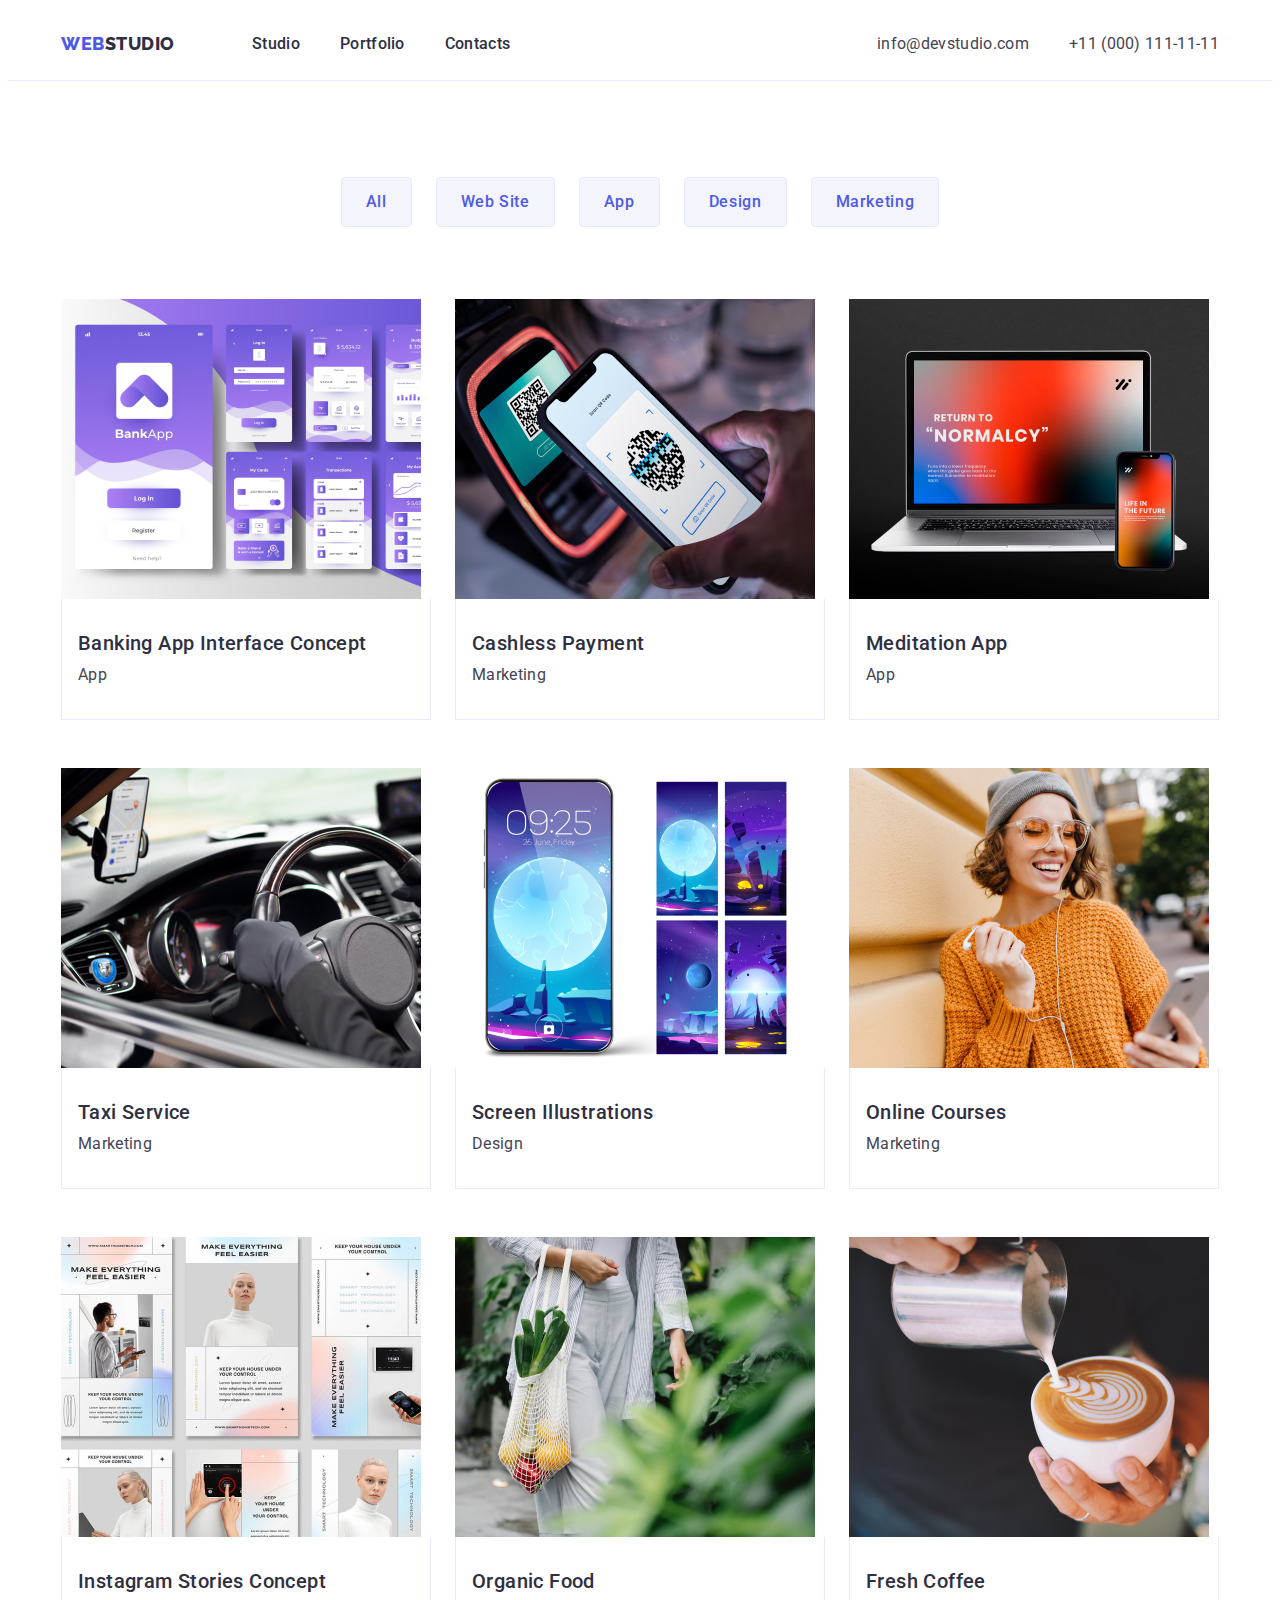
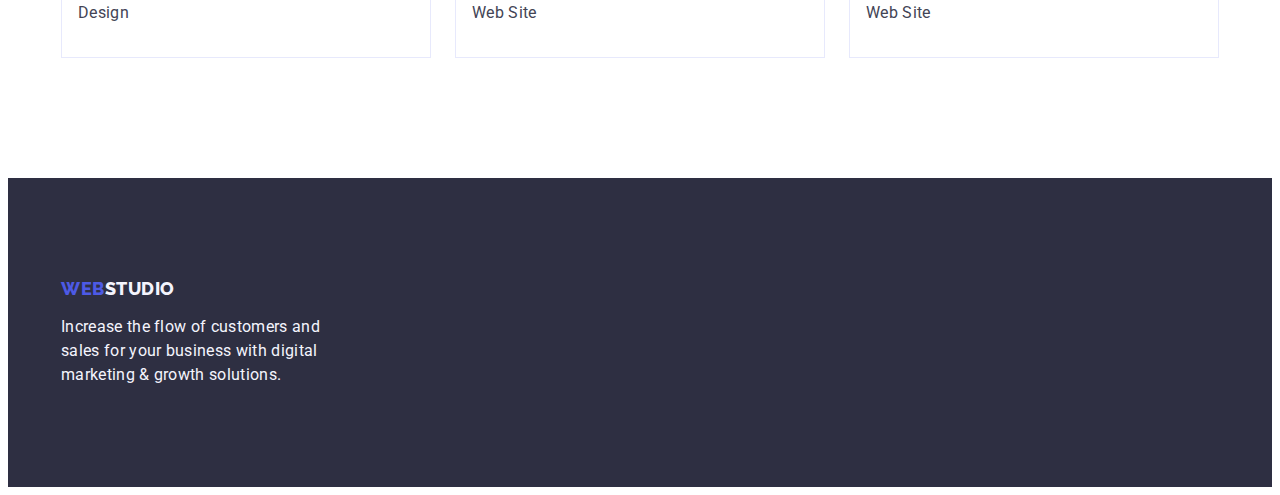
==== commit afac2042: "15:47" ====
--- a/portfolio.html
+++ b/portfolio.html
@@ -32,28 +32,28 @@
             >Web<span class="logo-style">Studio</span>
           </a>
           <ul class="nav-list list">
-            <li class="nav-list-map">
-              <a class="link text-style-nav" href="./index.html">Studio</a>
-            </li>
-            <li class="nav-list-map">
-              <a class="link text-style-nav" href="./portfolio.html"
+            <li>
+              <a class="link nav-link" href="./index.html">Studio</a>
+            </li>
+            <li>
+              <a class="link nav-link" href="./portfolio.html"
                 >Portfolio</a
               >
             </li>
-            <li class="nav-list-map">
-              <a class="link text-style-nav" href="">Contacts</a>
+            <li>
+              <a class="link nav-link" href="">Contacts</a>
             </li>
           </ul>
         </nav>
         <address class="address">
-          <ul class="list header-contact">
-            <li class="header-contact-map">
-              <a class="link p-text-style" href="mailto:info@devstudio.com"
+          <ul class="list header-address-list">
+            <li>
+              <a class="link address-link" href="mailto:info@devstudio.com"
                 >info@devstudio.com</a
               >
             </li>
-            <li class="header-contact-map">
-              <a class="link p-text-style" href="tel:+110001111111"
+            <li>
+              <a class="link address-link" href="tel:+110001111111"
                 >+11 (000) 111-11-11</a
               >
             </li>
@@ -66,7 +66,7 @@
       <!-- Our project -->
       <section class="port-container">
         <div class="container">
-          <h1 hidden>hidden</h1>
+          <h1 class="hidden">WebStudio Portfolio</h1>
           <ul class="list port-button-filter">
             <li><button class="port-btn" type="button">All</button></li>
             <li><button class="port-btn" type="button">Web Site</button></li>
--- a/css/styles.css
+++ b/css/styles.css
@@ -38,7 +38,6 @@
   color: var(--color-grey);
 }
 .style-header-port {
-  margin-left: 16px;
   margin-bottom: 8px;
   font-size: 20px;
   font-weight: 500;
@@ -48,7 +47,6 @@
   color: var(--color-grey);
 }
 .style-header-small {
-  margin-left: 16px;
   margin-bottom: 8px;
   font-size: 20px;
   font-weight: 500;
@@ -93,7 +91,8 @@
     0px 1px 1px rgba(46, 47, 66, 0.16), 0px 2px 1px rgba(46, 47, 66, 0.08);
   border-radius: 0px 0px 4px 4px;
 }
-.text-style-nav {
+.nav-link {
+  padding: 24px 0 24px 0;
   font-size: 16px;
   font-weight: 500;
   line-height: 1.5;
@@ -140,16 +139,15 @@
 
 /* card set */
 .card-set {
+  gap: 24px;
   display: flex;
   flex-wrap: wrap;
-  gap: var(--indent);
   row-gap: 48px;
 }
 .card-set-item {
   flex-basis: calc((100% - var(--indent) * (var(--items) - 1)) / var(--items));
 }
 .card-set-item-p {
-  padding-bottom: 48px;
   flex-basis: calc(
     (100% - var(--indent) * (var(--items-p) - 1)) / var(--items-p)
   );
@@ -173,8 +171,7 @@
 
 .link {
   text-decoration: none;
-  padding-top: 24px;
-  padding-bottom: 24px;
+  display: block;
 }
 .list {
   list-style: none;
@@ -204,21 +201,16 @@
   align-items: center;
 }
 
-.header-contact {
+.header-address-list {
   gap: 40px;
   display: flex;
   align-items: center;
 }
 
 .nav-list {
-  padding: 24px 0 24px 0;
   gap: 40px;
   display: flex;
   align-items: center;
-}
-
-.nav-list-map:not(:last-child) {
-  margin-right: 40px;
 }
 
 .logo {
@@ -276,7 +268,13 @@
 .footer-logo-pos {
   padding-top: 100px;
 }
-
+.address-link {
+  display: block;
+  font-size: 16px;
+  line-height: 1.5;
+  letter-spacing: 0.02em;
+  color: var(--color-list);
+}
 .address {
   font-style: normal;
   margin-left: auto;
@@ -316,7 +314,10 @@
   height: 380px;
   background-color: var(--background-color);
 }
-
+.doing-list{
+  gap: 24px;
+  display: flex;
+}
 .our-team-section {
   background-color: var(--color-cloud);
 }
@@ -373,7 +374,6 @@
   gap: 24px;
 }
 .p-text-style {
-  margin-left: 16px;
   font-size: 16px;
   line-height: 1.5;
   letter-spacing: 0.02em;
@@ -402,5 +402,4 @@
   padding: 32px 16px;
   border: 1px solid var(--color-cornflower);
   border-top: none;
-  margin-bottom: 8px;
-}
+}
